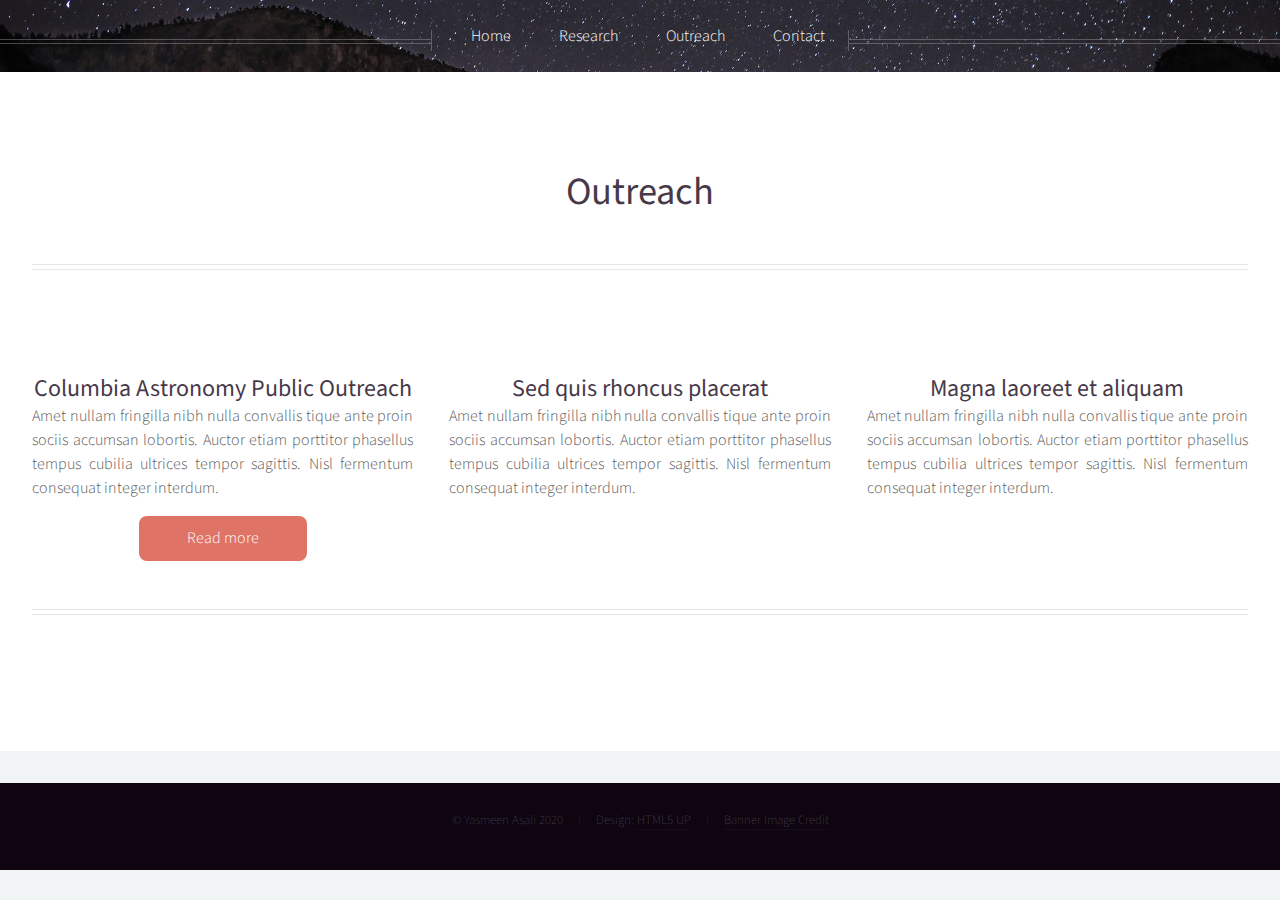
==== outreach.html @ ec9796c2 "adding image, fixing button" ====
<!DOCTYPE HTML>
<!--
	Helios by HTML5 UP
	html5up.net | @ajlkn
	Free for personal and commercial use under the CCA 3.0 license (html5up.net/license)
-->
<html>
	<head>
		<title>Outreach - Yasmeen Asali</title>
		<meta charset="utf-8" />
		<meta name="viewport" content="width=device-width, initial-scale=1, user-scalable=no" />
		<link rel="stylesheet" href="assets/css/main.css" />
		<noscript><link rel="stylesheet" href="assets/css/noscript.css" /></noscript>
	</head>
	<body class="no-sidebar is-preload">
		<div id="page-wrapper">

			<!-- Header -->
				<div id="header">

					<!-- Nav -->
						<nav id="nav">
							<ul>
								<li><a href="index.html">Home</a></li>
								<li><a href="research.html">Research</a></li>
								<li><a href="outreach.html">Outreach</a></li>
								<li><a href="contact.html">Contact</a></li>
							</ul>
						</nav>

				</div>

			<!-- Main -->
				<div class="wrapper style1">

					<div class="container">
						<article id="main" class="special">
							<header>
								<h2>Outreach</h2>
							</header>
						</article>
						<hr />
						<div class="row">
							<article class="col-4 col-12-mobile special">
								<a href="#" class="image featured"><img src="images/astrologo.png" alt="" /></a>
								<header>
									<h3>Columbia Astronomy Public Outreach</h3>
								</header>
								<p>
									Amet nullam fringilla nibh nulla convallis tique ante proin sociis accumsan lobortis. Auctor etiam
									porttitor phasellus tempus cubilia ultrices tempor sagittis. Nisl fermentum consequat integer interdum.
								</p>
								<center><a href="http://outreach.astro.columbia.edu/" class="button">Read more</a></center>
							</article>
							<article class="col-4 col-12-mobile special">
								<a href="#" class="image featured"><img src="images/bbh.jpg" alt="" /></a>
								<header>
									<h3><a href="#">Sed quis rhoncus placerat</a></h3>
								</header>
								<p>
									Amet nullam fringilla nibh nulla convallis tique ante proin sociis accumsan lobortis. Auctor etiam
									porttitor phasellus tempus cubilia ultrices tempor sagittis. Nisl fermentum consequat integer interdum.
								</p>
							</article>
							<article class="col-4 col-12-mobile special">
								<a href="#" class="image featured"><img src="images/bbh.jpg" alt="" /></a>
								<header>
									<h3><a href="#">Magna laoreet et aliquam</a></h3>
								</header>
								<p>
									Amet nullam fringilla nibh nulla convallis tique ante proin sociis accumsan lobortis. Auctor etiam
									porttitor phasellus tempus cubilia ultrices tempor sagittis. Nisl fermentum consequat integer interdum.
								</p>
							</article>
						</div>
						<hr />
					</div>

				</div>

			<!-- Footer -->
				<div id="footer">
                                    <!-- Copyright -->
                                    <div class="copyright">
                                           <ul class="menu">
                                                   <li>&copy; Yasmeen Asali 2020</li><li>Design: <a href="http://html5up.net">HTML5 UP</a></li><li><a href="https://www.flickr.com/photos/parksjd/12095779186">Banner Image Credit</a></li> 
                                           </ul>
                                    </div>

				</div>

		</div>

		<!-- Scripts -->
			<script src="assets/js/jquery.min.js"></script>
			<script src="assets/js/jquery.dropotron.min.js"></script>
			<script src="assets/js/jquery.scrolly.min.js"></script>
			<script src="assets/js/jquery.scrollex.min.js"></script>
			<script src="assets/js/browser.min.js"></script>
			<script src="assets/js/breakpoints.min.js"></script>
			<script src="assets/js/util.js"></script>
			<script src="assets/js/main.js"></script>

	</body>
</html>
---- assets/css/main.css ----
@import url("https://fonts.googleapis.com/css?family=Source+Sans+Pro:300,300italic,400,400italic,600");
@import url("fontawesome-all.min.css");

/*
	Helios by HTML5 UP
	html5up.net | @ajlkn
	Free for personal and commercial use under the CCA 3.0 license (html5up.net/license)
*/

html, body, div, span, applet, object,
iframe, h1, h2, h3, h4, h5, h6, p, blockquote,
pre, a, abbr, acronym, address, big, cite,
code, del, dfn, em, img, ins, kbd, q, s, samp,
small, strike, strong, sub, sup, tt, var, b,
u, i, center, dl, dt, dd, ol, ul, li, fieldset,
form, label, legend, table, caption, tbody,
tfoot, thead, tr, th, td, article, aside,
canvas, details, embed, figure, figcaption,
footer, header, hgroup, menu, nav, output, ruby,
section, summary, time, mark, audio, video {
	margin: 0;
	padding: 0;
	border: 0;
	font-size: 100%;
	font: inherit;
	vertical-align: baseline;}

article, aside, details, figcaption, figure,
footer, header, hgroup, menu, nav, section {
	display: block;}

body {
	line-height: 1;
}

ol, ul {
	list-style: none;
}

blockquote, q {
	quotes: none;
}

	blockquote:before, blockquote:after, q:before, q:after {
		content: '';
		content: none;
	}

table {
	border-collapse: collapse;
	border-spacing: 0;
}

body {
	-webkit-text-size-adjust: none;
}

mark {
	background-color: transparent;
	color: inherit;
}

input::-moz-focus-inner {
	border: 0;
	padding: 0;
}

input, select, textarea {
	-moz-appearance: none;
	-webkit-appearance: none;
	-ms-appearance: none;
	appearance: none;
}

/* Basic */

	html {
		box-sizing: border-box;
	}

	*, *:before, *:after {
		box-sizing: inherit;
	}

	body {
		background: #f0f4f4;
		color: #5b5b5b;
		font-size: 15pt;
		line-height: 1.85em;
		font-family: 'Source Sans Pro', sans-serif;
		font-weight: 300;
	}

		body.is-preload *, body.is-preload *:before, body.is-preload *:after {
			-moz-animation: none !important;
			-webkit-animation: none !important;
			-ms-animation: none !important;
			animation: none !important;
			-moz-transition: none !important;
			-webkit-transition: none !important;
			-ms-transition: none !important;
			transition: none !important;
		}

	input, textarea, select {
		font-size: 15pt;
		line-height: 1.85em;
		font-family: 'Source Sans Pro', sans-serif;
		font-weight: 300;
	}

	h1, h2, h3, h4, h5, h6 {
		font-weight: 400;
		color: #483949;
		line-height: 1.25em;
	}

	h1 a, h2 a, h3 a, h4 a, h5 a, h6 a {
		color: inherit;
		text-decoration: none;
		border-bottom-color: transparent;
	}

	h1 strong, h2 strong, h3 strong, h4 strong, h5 strong, h6 strong {
		font-weight: 600;
	}

	h2 {
		font-size: 2.40em;
	}

	h3 {
		font-size: 1.5em;
	}

	h4 {
		font-size: 1.25em;
		margin: 0 0 0.25em 0;
	}

	strong, b {
		font-weight: 400;
		color: #483949;
	}

	em, i {
		font-style: italic;
	}

	a {
		color: inherit;
		border-bottom: solid 1px rgba(128, 128, 128, 0.15);
		text-decoration: none;
		-moz-transition: background-color 0.35s ease-in-out, color 0.35s ease-in-out, border-bottom-color 0.35s ease-in-out;
		-webkit-transition: background-color 0.35s ease-in-out, color 0.35s ease-in-out, border-bottom-color 0.35s ease-in-out;
		-ms-transition: background-color 0.35s ease-in-out, color 0.35s ease-in-out, border-bottom-color 0.35s ease-in-out;
		transition: background-color 0.35s ease-in-out, color 0.35s ease-in-out, border-bottom-color 0.35s ease-in-out;
	}

		a:hover {
			color: #46386A;
			border-bottom-color: transparent;
		}

	sub {
		position: relative;
		top: 0.5em;
		font-size: 0.8em;
	}

	sup {
		position: relative;
		top: -0.5em;
		font-size: 0.8em;
	}

	blockquote {
		border-left: solid 0.5em #ddd;
		padding: 1em 0 1em 2em;
		font-style: italic;
	}

	p, ul, ol, dl, table {
		margin-bottom: 1em;
	}

	p {
		text-align: justify;
	}

	br.clear {
		clear: both;
	}

	hr {
		position: relative;
		display: block;
		border: 0;
		top: 2.5em;
		margin-bottom: 5em;
		height: 6px;
		border-top: solid 1px rgba(128, 128, 128, 0.2);
		border-bottom: solid 1px rgba(128, 128, 128, 0.2);
	}

		hr:before, hr:after {
			content: '';
			position: absolute;
			top: -8px;
			display: block;
			width: 1px;
			height: 21px;
			background: rgba(128, 128, 128, 0.2);
		}

		hr:before {
			left: -1px;
		}

		hr:after {
			right: -1px;
		}

	.timestamp {
		color: rgba(128, 128, 128, 0.75);
		font-size: 0.8em;
	}

/* Container */

	.container {
		margin: 0 auto;
		max-width: 100%;
		width: 1400px;
	}

		@media screen and (max-width: 1680px) {

			.container {
				width: 1200px;
			}

		}

		@media screen and (max-width: 1280px) {

			.container {
				width: 100%;
			}

		}

		@media screen and (max-width: 960px) {

			.container {
				width: 100%;
			}

		}

		@media screen and (max-width: 840px) {

			.container {
				width: 100%;
			}

		}

		@media screen and (max-width: 736px) {

			.container {
				width: 100%;
			}

		}

/* Row */

	.row {
		display: flex;
		flex-wrap: wrap;
		box-sizing: border-box;
		align-items: stretch;
	}

		.row > * {
			box-sizing: border-box;
		}

		.row.gtr-uniform > * > :last-child {
			margin-bottom: 0;
		}

		.row.aln-left {
			justify-content: flex-start;
		}

		.row.aln-center {
			justify-content: center;
		}

		.row.aln-right {
			justify-content: flex-end;
		}

		.row.aln-top {
			align-items: flex-start;
		}

		.row.aln-middle {
			align-items: center;
		}

		.row.aln-bottom {
			align-items: flex-end;
		}

		.row > .imp {
			order: -1;
		}

		.row > .col-1 {
			width: 8.33333%;
		}

		.row > .off-1 {
			margin-left: 8.33333%;
		}

		.row > .col-2 {
			width: 16.66667%;
		}

		.row > .off-2 {
			margin-left: 16.66667%;
		}

		.row > .col-3 {
			width: 25%;
		}

		.row > .off-3 {
			margin-left: 25%;
		}

		.row > .col-4 {
			width: 33.33333%;
		}

		.row > .off-4 {
			margin-left: 33.33333%;
		}

		.row > .col-5 {
			width: 41.66667%;
		}

		.row > .off-5 {
			margin-left: 41.66667%;
		}

		.row > .col-6 {
			width: 50%;
		}

		.row > .off-6 {
			margin-left: 50%;
		}

		.row > .col-7 {
			width: 58.33333%;
		}

		.row > .off-7 {
			margin-left: 58.33333%;
		}

		.row > .col-8 {
			width: 66.66667%;
		}

		.row > .off-8 {
			margin-left: 66.66667%;
		}

		.row > .col-9 {
			width: 75%;
		}

		.row > .off-9 {
			margin-left: 75%;
		}

		.row > .col-10 {
			width: 83.33333%;
		}

		.row > .off-10 {
			margin-left: 83.33333%;
		}

		.row > .col-11 {
			width: 91.66667%;
		}

		.row > .off-11 {
			margin-left: 91.66667%;
		}

		.row > .col-12 {
			width: 100%;
		}

		.row > .off-12 {
			margin-left: 100%;
		}

		.row.gtr-0 {
			margin-top: 0px;
			margin-left: 0px;
		}

			.row.gtr-0 > * {
				padding: 0px 0 0 0px;
			}

			.row.gtr-0.gtr-uniform {
				margin-top: 0px;
			}

				.row.gtr-0.gtr-uniform > * {
					padding-top: 0px;
				}

		.row.gtr-25 {
			margin-top: -10px;
			margin-left: -10px;
		}

			.row.gtr-25 > * {
				padding: 10px 0 0 10px;
			}

			.row.gtr-25.gtr-uniform {
				margin-top: -10px;
			}

				.row.gtr-25.gtr-uniform > * {
					padding-top: 10px;
				}

		.row.gtr-50 {
			margin-top: -20px;
			margin-left: -20px;
		}

			.row.gtr-50 > * {
				padding: 20px 0 0 20px;
			}

			.row.gtr-50.gtr-uniform {
				margin-top: -20px;
			}

				.row.gtr-50.gtr-uniform > * {
					padding-top: 20px;
				}

		.row {
			margin-top: -40px;
			margin-left: -40px;
		}

			.row > * {
				padding: 40px 0 0 40px;
			}

			.row.gtr-uniform {
				margin-top: -40px;
			}

				.row.gtr-uniform > * {
					padding-top: 40px;
				}

		.row.gtr-150 {
			margin-top: -60px;
			margin-left: -60px;
		}

			.row.gtr-150 > * {
				padding: 60px 0 0 60px;
			}

			.row.gtr-150.gtr-uniform {
				margin-top: -60px;
			}

				.row.gtr-150.gtr-uniform > * {
					padding-top: 60px;
				}

		.row.gtr-200 {
			margin-top: -80px;
			margin-left: -80px;
		}

			.row.gtr-200 > * {
				padding: 80px 0 0 80px;
			}

			.row.gtr-200.gtr-uniform {
				margin-top: -80px;
			}

				.row.gtr-200.gtr-uniform > * {
					padding-top: 80px;
				}

		@media screen and (max-width: 1680px) {

			.row {
				display: flex;
				flex-wrap: wrap;
				box-sizing: border-box;
				align-items: stretch;
			}

				.row > * {
					box-sizing: border-box;
				}

				.row.gtr-uniform > * > :last-child {
					margin-bottom: 0;
				}

				.row.aln-left {
					justify-content: flex-start;
				}

				.row.aln-center {
					justify-content: center;
				}

				.row.aln-right {
					justify-content: flex-end;
				}

				.row.aln-top {
					align-items: flex-start;
				}

				.row.aln-middle {
					align-items: center;
				}

				.row.aln-bottom {
					align-items: flex-end;
				}

				.row > .imp-wide {
					order: -1;
				}

				.row > .col-1-wide {
					width: 8.33333%;
				}

				.row > .off-1-wide {
					margin-left: 8.33333%;
				}

				.row > .col-2-wide {
					width: 16.66667%;
				}

				.row > .off-2-wide {
					margin-left: 16.66667%;
				}

				.row > .col-3-wide {
					width: 25%;
				}

				.row > .off-3-wide {
					margin-left: 25%;
				}

				.row > .col-4-wide {
					width: 33.33333%;
				}

				.row > .off-4-wide {
					margin-left: 33.33333%;
				}

				.row > .col-5-wide {
					width: 41.66667%;
				}

				.row > .off-5-wide {
					margin-left: 41.66667%;
				}

				.row > .col-6-wide {
					width: 50%;
				}

				.row > .off-6-wide {
					margin-left: 50%;
				}

				.row > .col-7-wide {
					width: 58.33333%;
				}

				.row > .off-7-wide {
					margin-left: 58.33333%;
				}

				.row > .col-8-wide {
					width: 66.66667%;
				}

				.row > .off-8-wide {
					margin-left: 66.66667%;
				}

				.row > .col-9-wide {
					width: 75%;
				}

				.row > .off-9-wide {
					margin-left: 75%;
				}

				.row > .col-10-wide {
					width: 83.33333%;
				}

				.row > .off-10-wide {
					margin-left: 83.33333%;
				}

				.row > .col-11-wide {
					width: 91.66667%;
				}

				.row > .off-11-wide {
					margin-left: 91.66667%;
				}

				.row > .col-12-wide {
					width: 100%;
				}

				.row > .off-12-wide {
					margin-left: 100%;
				}

				.row.gtr-0 {
					margin-top: 0px;
					margin-left: 0px;
				}

					.row.gtr-0 > * {
						padding: 0px 0 0 0px;
					}

					.row.gtr-0.gtr-uniform {
						margin-top: 0px;
					}

						.row.gtr-0.gtr-uniform > * {
							padding-top: 0px;
						}

				.row.gtr-25 {
					margin-top: -10px;
					margin-left: -10px;
				}

					.row.gtr-25 > * {
						padding: 10px 0 0 10px;
					}

					.row.gtr-25.gtr-uniform {
						margin-top: -10px;
					}

						.row.gtr-25.gtr-uniform > * {
							padding-top: 10px;
						}

				.row.gtr-50 {
					margin-top: -20px;
					margin-left: -20px;
				}

					.row.gtr-50 > * {
						padding: 20px 0 0 20px;
					}

					.row.gtr-50.gtr-uniform {
						margin-top: -20px;
					}

						.row.gtr-50.gtr-uniform > * {
							padding-top: 20px;
						}

				.row {
					margin-top: -40px;
					margin-left: -40px;
				}

					.row > * {
						padding: 40px 0 0 40px;
					}

					.row.gtr-uniform {
						margin-top: -40px;
					}

						.row.gtr-uniform > * {
							padding-top: 40px;
						}

				.row.gtr-150 {
					margin-top: -60px;
					margin-left: -60px;
				}

					.row.gtr-150 > * {
						padding: 60px 0 0 60px;
					}

					.row.gtr-150.gtr-uniform {
						margin-top: -60px;
					}

						.row.gtr-150.gtr-uniform > * {
							padding-top: 60px;
						}

				.row.gtr-200 {
					margin-top: -80px;
					margin-left: -80px;
				}

					.row.gtr-200 > * {
						padding: 80px 0 0 80px;
					}

					.row.gtr-200.gtr-uniform {
						margin-top: -80px;
					}

						.row.gtr-200.gtr-uniform > * {
							padding-top: 80px;
						}

		}

		@media screen and (max-width: 1280px) {

			.row {
				display: flex;
				flex-wrap: wrap;
				box-sizing: border-box;
				align-items: stretch;
			}

				.row > * {
					box-sizing: border-box;
				}

				.row.gtr-uniform > * > :last-child {
					margin-bottom: 0;
				}

				.row.aln-left {
					justify-content: flex-start;
				}

				.row.aln-center {
					justify-content: center;
				}

				.row.aln-right {
					justify-content: flex-end;
				}

				.row.aln-top {
					align-items: flex-start;
				}

				.row.aln-middle {
					align-items: center;
				}

				.row.aln-bottom {
					align-items: flex-end;
				}

				.row > .imp-normal {
					order: -1;
				}

				.row > .col-1-normal {
					width: 8.33333%;
				}

				.row > .off-1-normal {
					margin-left: 8.33333%;
				}

				.row > .col-2-normal {
					width: 16.66667%;
				}

				.row > .off-2-normal {
					margin-left: 16.66667%;
				}

				.row > .col-3-normal {
					width: 25%;
				}

				.row > .off-3-normal {
					margin-left: 25%;
				}

				.row > .col-4-normal {
					width: 33.33333%;
				}

				.row > .off-4-normal {
					margin-left: 33.33333%;
				}

				.row > .col-5-normal {
					width: 41.66667%;
				}

				.row > .off-5-normal {
					margin-left: 41.66667%;
				}

				.row > .col-6-normal {
					width: 50%;
				}

				.row > .off-6-normal {
					margin-left: 50%;
				}

				.row > .col-7-normal {
					width: 58.33333%;
				}

				.row > .off-7-normal {
					margin-left: 58.33333%;
				}

				.row > .col-8-normal {
					width: 66.66667%;
				}

				.row > .off-8-normal {
					margin-left: 66.66667%;
				}

				.row > .col-9-normal {
					width: 75%;
				}

				.row > .off-9-normal {
					margin-left: 75%;
				}

				.row > .col-10-normal {
					width: 83.33333%;
				}

				.row > .off-10-normal {
					margin-left: 83.33333%;
				}

				.row > .col-11-normal {
					width: 91.66667%;
				}

				.row > .off-11-normal {
					margin-left: 91.66667%;
				}

				.row > .col-12-normal {
					width: 100%;
				}

				.row > .off-12-normal {
					margin-left: 100%;
				}

				.row.gtr-0 {
					margin-top: 0px;
					margin-left: 0px;
				}

					.row.gtr-0 > * {
						padding: 0px 0 0 0px;
					}

					.row.gtr-0.gtr-uniform {
						margin-top: 0px;
					}

						.row.gtr-0.gtr-uniform > * {
							padding-top: 0px;
						}

				.row.gtr-25 {
					margin-top: -9px;
					margin-left: -9px;
				}

					.row.gtr-25 > * {
						padding: 9px 0 0 9px;
					}

					.row.gtr-25.gtr-uniform {
						margin-top: -9px;
					}

						.row.gtr-25.gtr-uniform > * {
							padding-top: 9px;
						}

				.row.gtr-50 {
					margin-top: -18px;
					margin-left: -18px;
				}

					.row.gtr-50 > * {
						padding: 18px 0 0 18px;
					}

					.row.gtr-50.gtr-uniform {
						margin-top: -18px;
					}

						.row.gtr-50.gtr-uniform > * {
							padding-top: 18px;
						}

				.row {
					margin-top: -36px;
					margin-left: -36px;
				}

					.row > * {
						padding: 36px 0 0 36px;
					}

					.row.gtr-uniform {
						margin-top: -36px;
					}

						.row.gtr-uniform > * {
							padding-top: 36px;
						}

				.row.gtr-150 {
					margin-top: -54px;
					margin-left: -54px;
				}

					.row.gtr-150 > * {
						padding: 54px 0 0 54px;
					}

					.row.gtr-150.gtr-uniform {
						margin-top: -54px;
					}

						.row.gtr-150.gtr-uniform > * {
							padding-top: 54px;
						}

				.row.gtr-200 {
					margin-top: -72px;
					margin-left: -72px;
				}

					.row.gtr-200 > * {
						padding: 72px 0 0 72px;
					}

					.row.gtr-200.gtr-uniform {
						margin-top: -72px;
					}

						.row.gtr-200.gtr-uniform > * {
							padding-top: 72px;
						}

		}

		@media screen and (max-width: 960px) {

			.row {
				display: flex;
				flex-wrap: wrap;
				box-sizing: border-box;
				align-items: stretch;
			}

				.row > * {
					box-sizing: border-box;
				}

				.row.gtr-uniform > * > :last-child {
					margin-bottom: 0;
				}

				.row.aln-left {
					justify-content: flex-start;
				}

				.row.aln-center {
					justify-content: center;
				}

				.row.aln-right {
					justify-content: flex-end;
				}

				.row.aln-top {
					align-items: flex-start;
				}

				.row.aln-middle {
					align-items: center;
				}

				.row.aln-bottom {
					align-items: flex-end;
				}

				.row > .imp-narrow {
					order: -1;
				}

				.row > .col-1-narrow {
					width: 8.33333%;
				}

				.row > .off-1-narrow {
					margin-left: 8.33333%;
				}

				.row > .col-2-narrow {
					width: 16.66667%;
				}

				.row > .off-2-narrow {
					margin-left: 16.66667%;
				}

				.row > .col-3-narrow {
					width: 25%;
				}

				.row > .off-3-narrow {
					margin-left: 25%;
				}

				.row > .col-4-narrow {
					width: 33.33333%;
				}

				.row > .off-4-narrow {
					margin-left: 33.33333%;
				}

				.row > .col-5-narrow {
					width: 41.66667%;
				}

				.row > .off-5-narrow {
					margin-left: 41.66667%;
				}

				.row > .col-6-narrow {
					width: 50%;
				}

				.row > .off-6-narrow {
					margin-left: 50%;
				}

				.row > .col-7-narrow {
					width: 58.33333%;
				}

				.row > .off-7-narrow {
					margin-left: 58.33333%;
				}

				.row > .col-8-narrow {
					width: 66.66667%;
				}

				.row > .off-8-narrow {
					margin-left: 66.66667%;
				}

				.row > .col-9-narrow {
					width: 75%;
				}

				.row > .off-9-narrow {
					margin-left: 75%;
				}

				.row > .col-10-narrow {
					width: 83.33333%;
				}

				.row > .off-10-narrow {
					margin-left: 83.33333%;
				}

				.row > .col-11-narrow {
					width: 91.66667%;
				}

				.row > .off-11-narrow {
					margin-left: 91.66667%;
				}

				.row > .col-12-narrow {
					width: 100%;
				}

				.row > .off-12-narrow {
					margin-left: 100%;
				}

				.row.gtr-0 {
					margin-top: 0px;
					margin-left: 0px;
				}

					.row.gtr-0 > * {
						padding: 0px 0 0 0px;
					}

					.row.gtr-0.gtr-uniform {
						margin-top: 0px;
					}

						.row.gtr-0.gtr-uniform > * {
							padding-top: 0px;
						}

				.row.gtr-25 {
					margin-top: -8px;
					margin-left: -8px;
				}

					.row.gtr-25 > * {
						padding: 8px 0 0 8px;
					}

					.row.gtr-25.gtr-uniform {
						margin-top: -8px;
					}

						.row.gtr-25.gtr-uniform > * {
							padding-top: 8px;
						}

				.row.gtr-50 {
					margin-top: -16px;
					margin-left: -16px;
				}

					.row.gtr-50 > * {
						padding: 16px 0 0 16px;
					}

					.row.gtr-50.gtr-uniform {
						margin-top: -16px;
					}

						.row.gtr-50.gtr-uniform > * {
							padding-top: 16px;
						}

				.row {
					margin-top: -32px;
					margin-left: -32px;
				}

					.row > * {
						padding: 32px 0 0 32px;
					}

					.row.gtr-uniform {
						margin-top: -32px;
					}

						.row.gtr-uniform > * {
							padding-top: 32px;
						}

				.row.gtr-150 {
					margin-top: -48px;
					margin-left: -48px;
				}

					.row.gtr-150 > * {
						padding: 48px 0 0 48px;
					}

					.row.gtr-150.gtr-uniform {
						margin-top: -48px;
					}

						.row.gtr-150.gtr-uniform > * {
							padding-top: 48px;
						}

				.row.gtr-200 {
					margin-top: -64px;
					margin-left: -64px;
				}

					.row.gtr-200 > * {
						padding: 64px 0 0 64px;
					}

					.row.gtr-200.gtr-uniform {
						margin-top: -64px;
					}

						.row.gtr-200.gtr-uniform > * {
							padding-top: 64px;
						}

		}

		@media screen and (max-width: 840px) {

			.row {
				display: flex;
				flex-wrap: wrap;
				box-sizing: border-box;
				align-items: stretch;
			}

				.row > * {
					box-sizing: border-box;
				}

				.row.gtr-uniform > * > :last-child {
					margin-bottom: 0;
				}

				.row.aln-left {
					justify-content: flex-start;
				}

				.row.aln-center {
					justify-content: center;
				}

				.row.aln-right {
					justify-content: flex-end;
				}

				.row.aln-top {
					align-items: flex-start;
				}

				.row.aln-middle {
					align-items: center;
				}

				.row.aln-bottom {
					align-items: flex-end;
				}

				.row > .imp-narrower {
					order: -1;
				}

				.row > .col-1-narrower {
					width: 8.33333%;
				}

				.row > .off-1-narrower {
					margin-left: 8.33333%;
				}

				.row > .col-2-narrower {
					width: 16.66667%;
				}

				.row > .off-2-narrower {
					margin-left: 16.66667%;
				}

				.row > .col-3-narrower {
					width: 25%;
				}

				.row > .off-3-narrower {
					margin-left: 25%;
				}

				.row > .col-4-narrower {
					width: 33.33333%;
				}

				.row > .off-4-narrower {
					margin-left: 33.33333%;
				}

				.row > .col-5-narrower {
					width: 41.66667%;
				}

				.row > .off-5-narrower {
					margin-left: 41.66667%;
				}

				.row > .col-6-narrower {
					width: 50%;
				}

				.row > .off-6-narrower {
					margin-left: 50%;
				}

				.row > .col-7-narrower {
					width: 58.33333%;
				}

				.row > .off-7-narrower {
					margin-left: 58.33333%;
				}

				.row > .col-8-narrower {
					width: 66.66667%;
				}

				.row > .off-8-narrower {
					margin-left: 66.66667%;
				}

				.row > .col-9-narrower {
					width: 75%;
				}

				.row > .off-9-narrower {
					margin-left: 75%;
				}

				.row > .col-10-narrower {
					width: 83.33333%;
				}

				.row > .off-10-narrower {
					margin-left: 83.33333%;
				}

				.row > .col-11-narrower {
					width: 91.66667%;
				}

				.row > .off-11-narrower {
					margin-left: 91.66667%;
				}

				.row > .col-12-narrower {
					width: 100%;
				}

				.row > .off-12-narrower {
					margin-left: 100%;
				}

				.row.gtr-0 {
					margin-top: 0px;
					margin-left: 0px;
				}

					.row.gtr-0 > * {
						padding: 0px 0 0 0px;
					}

					.row.gtr-0.gtr-uniform {
						margin-top: 0px;
					}

						.row.gtr-0.gtr-uniform > * {
							padding-top: 0px;
						}

				.row.gtr-25 {
					margin-top: -8px;
					margin-left: -8px;
				}

					.row.gtr-25 > * {
						padding: 8px 0 0 8px;
					}

					.row.gtr-25.gtr-uniform {
						margin-top: -8px;
					}

						.row.gtr-25.gtr-uniform > * {
							padding-top: 8px;
						}

				.row.gtr-50 {
					margin-top: -16px;
					margin-left: -16px;
				}

					.row.gtr-50 > * {
						padding: 16px 0 0 16px;
					}

					.row.gtr-50.gtr-uniform {
						margin-top: -16px;
					}

						.row.gtr-50.gtr-uniform > * {
							padding-top: 16px;
						}

				.row {
					margin-top: -32px;
					margin-left: -32px;
				}

					.row > * {
						padding: 32px 0 0 32px;
					}

					.row.gtr-uniform {
						margin-top: -32px;
					}

						.row.gtr-uniform > * {
							padding-top: 32px;
						}

				.row.gtr-150 {
					margin-top: -48px;
					margin-left: -48px;
				}

					.row.gtr-150 > * {
						padding: 48px 0 0 48px;
					}

					.row.gtr-150.gtr-uniform {
						margin-top: -48px;
					}

						.row.gtr-150.gtr-uniform > * {
							padding-top: 48px;
						}

				.row.gtr-200 {
					margin-top: -64px;
					margin-left: -64px;
				}

					.row.gtr-200 > * {
						padding: 64px 0 0 64px;
					}

					.row.gtr-200.gtr-uniform {
						margin-top: -64px;
					}

						.row.gtr-200.gtr-uniform > * {
							padding-top: 64px;
						}

		}

		@media screen and (max-width: 736px) {

			.row {
				display: flex;
				flex-wrap: wrap;
				box-sizing: border-box;
				align-items: stretch;
			}

				.row > * {
					box-sizing: border-box;
				}

				.row.gtr-uniform > * > :last-child {
					margin-bottom: 0;
				}

				.row.aln-left {
					justify-content: flex-start;
				}

				.row.aln-center {
					justify-content: center;
				}

				.row.aln-right {
					justify-content: flex-end;
				}

				.row.aln-top {
					align-items: flex-start;
				}

				.row.aln-middle {
					align-items: center;
				}

				.row.aln-bottom {
					align-items: flex-end;
				}

				.row > .imp-mobile {
					order: -1;
				}

				.row > .col-1-mobile {
					width: 8.33333%;
				}

				.row > .off-1-mobile {
					margin-left: 8.33333%;
				}

				.row > .col-2-mobile {
					width: 16.66667%;
				}

				.row > .off-2-mobile {
					margin-left: 16.66667%;
				}

				.row > .col-3-mobile {
					width: 25%;
				}

				.row > .off-3-mobile {
					margin-left: 25%;
				}

				.row > .col-4-mobile {
					width: 33.33333%;
				}

				.row > .off-4-mobile {
					margin-left: 33.33333%;
				}

				.row > .col-5-mobile {
					width: 41.66667%;
				}

				.row > .off-5-mobile {
					margin-left: 41.66667%;
				}

				.row > .col-6-mobile {
					width: 50%;
				}

				.row > .off-6-mobile {
					margin-left: 50%;
				}

				.row > .col-7-mobile {
					width: 58.33333%;
				}

				.row > .off-7-mobile {
					margin-left: 58.33333%;
				}

				.row > .col-8-mobile {
					width: 66.66667%;
				}

				.row > .off-8-mobile {
					margin-left: 66.66667%;
				}

				.row > .col-9-mobile {
					width: 75%;
				}

				.row > .off-9-mobile {
					margin-left: 75%;
				}

				.row > .col-10-mobile {
					width: 83.33333%;
				}

				.row > .off-10-mobile {
					margin-left: 83.33333%;
				}

				.row > .col-11-mobile {
					width: 91.66667%;
				}

				.row > .off-11-mobile {
					margin-left: 91.66667%;
				}

				.row > .col-12-mobile {
					width: 100%;
				}

				.row > .off-12-mobile {
					margin-left: 100%;
				}

				.row.gtr-0 {
					margin-top: 0px;
					margin-left: 0px;
				}

					.row.gtr-0 > * {
						padding: 0px 0 0 0px;
					}

					.row.gtr-0.gtr-uniform {
						margin-top: 0px;
					}

						.row.gtr-0.gtr-uniform > * {
							padding-top: 0px;
						}

				.row.gtr-25 {
					margin-top: -5px;
					margin-left: -5px;
				}

					.row.gtr-25 > * {
						padding: 5px 0 0 5px;
					}

					.row.gtr-25.gtr-uniform {
						margin-top: -5px;
					}

						.row.gtr-25.gtr-uniform > * {
							padding-top: 5px;
						}

				.row.gtr-50 {
					margin-top: -10px;
					margin-left: -10px;
				}

					.row.gtr-50 > * {
						padding: 10px 0 0 10px;
					}

					.row.gtr-50.gtr-uniform {
						margin-top: -10px;
					}

						.row.gtr-50.gtr-uniform > * {
							padding-top: 10px;
						}

				.row {
					margin-top: -20px;
					margin-left: -20px;
				}

					.row > * {
						padding: 20px 0 0 20px;
					}

					.row.gtr-uniform {
						margin-top: -20px;
					}

						.row.gtr-uniform > * {
							padding-top: 20px;
						}

				.row.gtr-150 {
					margin-top: -30px;
					margin-left: -30px;
				}

					.row.gtr-150 > * {
						padding: 30px 0 0 30px;
					}

					.row.gtr-150.gtr-uniform {
						margin-top: -30px;
					}

						.row.gtr-150.gtr-uniform > * {
							padding-top: 30px;
						}

				.row.gtr-200 {
					margin-top: -40px;
					margin-left: -40px;
				}

					.row.gtr-200 > * {
						padding: 40px 0 0 40px;
					}

					.row.gtr-200.gtr-uniform {
						margin-top: -40px;
					}

						.row.gtr-200.gtr-uniform > * {
							padding-top: 40px;
						}

		}

/* Sections/Article */

	section, article {
		margin-bottom: 2em;
	}

		section > :last-child, section:last-child, article > :last-child, article:last-child {
			margin-bottom: 0;
		}

		section.special > header, section.special > footer, article.special > header, article.special > footer {
			text-align: center;
		}

	.row > section, .row > article {
		margin-bottom: 0;
	}

	header {
		margin: 0 0 0 0;
	}

		header > p {
			display: block;
			font-size: 1.255em;
			margin: 1em 0 1em 0;
			line-height: 1.5em;
			text-align: inherit;
		}

	footer {
		margin: 2.5em 0 0 0;
	}

/* Image */

	.image {
		position: relative;
		display: inline-block;
		border: 0;
		outline: 0;
	}

		.image img { /*testing*/
			display: block;
			width: 100%;
		}

		.image.fit {
			display: block;
			width: 100%;
		}

		.image.featured {
			display: block;
			width: 100%;
			margin: 0 0 4em 0;
		}

		.image.left {
			float: left;
			width: 30%;
			margin: 0 2em 1em 0;
		}

		.image.centered {
			display: block;
			margin: 0 0 2em 0;
		}

			.image.centered img {
				margin: 0 auto;
				width: auto;
			}

/* List */

	ul {
		list-style: disc;
		padding-left: 1em;
	}

		ul li {
			padding-left: 0.5em;
		}

	ol {
		list-style: decimal;
		padding-left: 1.25em;
	}

		ol li {
			padding-left: 0.25em;
		}

/* Actions */

	ul.actions {
		margin: 3em 0 0 0;
		list-style: none;
		padding-left: 0;
	}

		form ul.actions {
			margin-top: 0;
		}

		ul.actions li {
			display: inline-block;
			margin: 0 0.75em 0 0.75em;
			padding-left: 0;
		}

			ul.actions li:first-child {
				margin-left: 0;
			}

			ul.actions li:last-child {
				margin-right: 0;
			}

/* Divided */

	ul.divided {
		list-style: none;
		padding-left: 0;
	}

		ul.divided li {
			border-top: solid 1px rgba(128, 128, 128, 0.2);
			padding-top: 1.5em;
			margin-top: 1.5em;
			padding-left: 0;
		}

			ul.divided li:first-child {
				border-top: 0;
				padding-top: 0;
				margin-top: 0;
			}

/* Menu */

	ul.menu {
		height: 0.8em;
		line-height: 0.8em;
		list-style: none;
		padding-left: 0;
	}

		ul.menu li {
			display: inline-block;
			border-left: solid 1px rgba(128, 128, 128, 0.2);
			padding-left: 1.25em;
			margin-left: 1.25em;
                        opacity: 0.5;
		}

			ul.menu li:first-child {
				border-left: 0;
				padding-left: 0;
				margin-left: 0;
			}

/* Icons */

	ul.icons {
		position: relative;
		background: rgba(128, 128, 128, 0.05);
		border-radius: 4em;
		display: inline-block;
		padding: 0.35em 0.75em 0.35em 0.75em;
		font-size: 1.25em;
		cursor: default;
		list-style: none;
	}

		ul.icons li {
			display: inline-block;
			padding-left: 0;
		}

			ul.icons li a {
				display: inline-block;
				background: none;
				width: 2.5em;
				height: 2.5em;
				line-height: 2.5em;
				text-align: center;
				border-radius: 100%;
				border: 0;
				color: inherit;
			}

				ul.icons li a:hover {
					color: #46386A;
				}

/* Form */

	form label {
		display: block;
		font-weight: 400;
		color: #483949;
		margin: 0 0 1em 0;
	}

	form input[type="text"],
	form input[type="email"],
	form input[type="password"],
	form select,
	form textarea {
		-webkit-appearance: none;
		display: block;
		border: 0;
		background: #fafafa;
		width: 100%;
		border-radius: 0.5em;
		border: solid 1px #E5E5E5;
		padding: 1em;
		-moz-transition: background-color 0.35s ease-in-out, border-color 0.35s ease-in-out;
		-webkit-transition: background-color 0.35s ease-in-out, border-color 0.35s ease-in-out;
		-ms-transition: background-color 0.35s ease-in-out, border-color 0.35s ease-in-out;
		transition: background-color 0.35s ease-in-out, border-color 0.35s ease-in-out;
	}

		form input[type="text"]:focus,
		form input[type="email"]:focus,
		form input[type="password"]:focus,
		form select:focus,
		form textarea:focus {
			background: #fff;
			border-color: #df7366;
		}

	form input[type="text"],
	form input[type="email"],
	form input[type="password"],
	form select {
		line-height: 1em;
	}

	form textarea {
		min-height: 9em;
	}

	form ::-webkit-input-placeholder {
		color: #555 !important;
	}

	form :-moz-placeholder {
		color: #555 !important;
	}

	form ::-moz-placeholder {
		color: #555 !important;
	}

	form :-ms-input-placeholder {
		color: #555 !important;
	}

	form ::-moz-focus-inner {
		border: 0;
	}

/* Table */

	table {
		width: 100%;
	}

		table.default {
			width: 100%;
		}

			table.default tbody tr {
				border-top: solid 1px #e5e5e5;
			}

				table.default tbody tr:first-child {
					border-top: 0;
				}

				table.default tbody tr:nth-child(2n+1) {
					background: #fafafa;
				}

			table.default td {
				padding: 0.5em 1em 0.5em 1em;
			}

			table.default th {
				text-align: left;
				font-weight: 400;
				padding: 0.5em 1em 0.5em 1em;
			}

			table.default thead {
				border-bottom: solid 2px #e5e5e5;
			}

			table.default tfoot {
				border-top: solid 2px #e5e5e5;
			}

/* Button */

	input[type="button"],
	input[type="submit"],
	input[type="reset"],
	button,
	.button {
		position: relative;
		display: inline-block;
		background: #df7366;
		color: #fff;
		text-align: center;
		border-radius: 0.5em;
		text-decoration: none;
		padding: 0.65em 3em 0.65em 3em;
		border: 0;
		cursor: pointer;
		outline: 0;
		font-weight: 300;
		-moz-transition: background-color 0.35s ease-in-out, color 0.35s ease-in-out, border-bottom-color 0.35s ease-in-out;
		-webkit-transition: background-color 0.35s ease-in-out, color 0.35s ease-in-out, border-bottom-color 0.35s ease-in-out;
		-ms-transition: background-color 0.35s ease-in-out, color 0.35s ease-in-out, border-bottom-color 0.35s ease-in-out;
		transition: background-color 0.35s ease-in-out, color 0.35s ease-in-out, border-bottom-color 0.35s ease-in-out;
	}

		input[type="button"]:hover,
		input[type="submit"]:hover,
		input[type="reset"]:hover,
		button:hover,
		.button:hover {
			color: #fff;
			background: #ef8376;
		}

		input[type="button"].alt,
		input[type="submit"].alt,
		input[type="reset"].alt,
		button.alt,
		.button.alt {
			background: #2B252C;
		}

			input[type="button"].alt:hover,
			input[type="submit"].alt:hover,
			input[type="reset"].alt:hover,
			button.alt:hover,
			.button.alt:hover {
				background: #3B353C;
			}

/* Post */

	.post.stub {
		text-align: center;
	}

		.post.stub header {
			margin: 0;
		}

/* Icons */

	.icon {
		text-decoration: none;
		text-decoration: none;
	}

		.icon:before {
			-moz-osx-font-smoothing: grayscale;
			-webkit-font-smoothing: antialiased;
			display: inline-block;
			font-style: normal;
			font-variant: normal;
			text-rendering: auto;
			line-height: 1;
			text-transform: none !important;
			font-family: 'Font Awesome 5 Free';
			font-weight: 400;
		}

		.icon:before {
			line-height: inherit;
			font-size: 1.25em;
		}

		.icon > .label {
			display: none;
		}

		.icon.solid:before {
			font-weight: 900;
		}

		.icon.brands:before {
			font-family: 'Font Awesome 5 Brands';
		}

		.icon.circled {
			position: relative;
			display: inline-block;
			background: #2b252c;
			color: #fff;
			border-radius: 100%;
			width: 3em;
			height: 3em;
			line-height: 3em;
			text-align: center;
			font-size: 1.25em;
		}

			header .icon.circled {
				margin: 0 0 2em 0;
			}

/* Wrapper */

	.wrapper {
		background: #fff;
		margin: 0 0 2em 0;
		padding: 6em 0 6em 0;
	}

		.wrapper.style2 {
			padding-top: 0;
		}

/* Header */

	#header {
		position: relative;
		background-image: url("../../images/header.jpg");
		background-size: cover;
		background-position: center center;
		background-attachment: fixed;
		color: #fff;
		text-align: center;
		padding: 1em 0 2em 0; 
		cursor: default;
	}

		#header:before {
			content: '';
			display: inline-block;
			vertical-align: middle;
			height: 100%;
		}

		#header .inner {
			position: relative;
			z-index: 1;
			margin: 0;
			display: inline-block;
			vertical-align: middle;
		}

		#header header {
			display: inline-block;
		}

			#header header > p {
				font-size: 1.00em;
				margin: 0;
			}

		#header h1 {
			color: #fff;
			font-size: 3em;
			line-height: 1em;
		}

			#header h1 a {
				color: inherit;
			}

		#header .button {
			display: inline-block;
			border-radius: 100%;
			width: 4.5em;
			height: 4.5em;
			line-height: 4.5em;
			text-align: center;
			font-size: 1.25em;
			padding: 0;
		}

		#header hr {
			top: 1.5em;
			margin-bottom: 3em;
			border-bottom-color: rgba(192, 192, 192, 0.35);
			box-shadow: inset 0 1px 0 0 rgba(192, 192, 192, 0.35);
		}

			#header hr:before, #header hr:after {
				background: rgba(192, 192, 192, 0.35);
			}

		#header footer {
			margin: 1em 0 0 0;
		}

	body.homepage #header {
		height: 100vh;
		min-height: 40em;
	}

		body.homepage #header h1 {
			font-size: 4em;
		}

		body.homepage #header:after {
			content: '';
			/*background: #1C0920; /*blackcurrent*/
			background: #0E0511; /*blackcurrent darker*/
			display: block;
			position: absolute;
			left: 0;
			top: 0;
			width: 100%;
			height: 100%;
			opacity: 0;
			-moz-transition: opacity 2.5s ease-in-out;
			-webkit-transition: opacity 2.5s ease-in-out;
			-ms-transition: opacity 2.5s ease-in-out;
			transition: opacity 2.5s ease-in-out;
			-moz-transition-delay: 0.5s;
			-webkit-transition-delay: 0.5s;
			-ms-transition-delay: 0.5s;
			transition-delay: 0.5s;
		}

	body.homepage.is-preload #header:after {
		opacity: 1;
	}

/* Nav */

	#nav {
		position: absolute;
		top: 0;
		left: 0;
		width: 100%;
		text-align: center;
		padding: 1.5em 0 1.5em 0;
		z-index: 1;
		overflow: hidden;
	}

		#nav > ul {
			line-height: 0px;
			position: relative;
			display: inline-block;
			margin: 0;
			height: 21px;
			border-left: solid 1px rgba(192, 192, 192, 0.35);
			border-right: solid 1px rgba(192, 192, 192, 0.35);
		}

			#nav > ul:before, #nav > ul:after {
				content: '';
				display: block;
				width: 300%;
				position: absolute;
				top: 50%;
				margin-top: -2px;
				height: 5px;
				border-top: solid 1px rgba(192, 192, 192, 0.35);
				border-bottom: solid 1px rgba(192, 192, 192, 0.35);
			}

			#nav > ul:before {
				left: 100%;
				margin-left: 1px;
			}

			#nav > ul:after {
				right: 100%;
				margin-right: 1px;
			}

			#nav > ul > li {
				display: inline-block;
				margin: -9px 0.5em 0 0.5em;
				border-radius: 0.5em;
				padding: 0.85em;
				border: solid 1px transparent;
				-moz-transition: color 0.35s ease-in-out, border-color 0.35s ease-in-out;
				-webkit-transition: color 0.35s ease-in-out, border-color 0.35s ease-in-out;
				-ms-transition: color 0.35s ease-in-out, border-color 0.35s ease-in-out;
				transition: color 0.35s ease-in-out, border-color 0.35s ease-in-out;
			}

				#nav > ul > li.active {
					border-color: rgba(192, 192, 192, 0.35);
				}

				#nav > ul > li > a, #nav > ul > li > span {
					display: block;
					color: inherit;
					text-decoration: none;
					border: 0;
					outline: 0;
				}

				#nav > ul > li > ul {
					display: none;
				}

	.dropotron {
		background: rgba(255, 255, 255, 0.975);
		padding: 1em 1.25em 1em 1.25em;
		line-height: 1em;
		height: auto;
		text-align: left;
		border-radius: 0.5em;
		box-shadow: 0 0.15em 0.25em 0 rgba(0, 0, 0, 0.25);
		min-width: 12em;
		margin-top: -1em;
		list-style: none;
	}

		.dropotron li {
			border-top: solid 1px rgba(128, 128, 128, 0.2);
			color: #5b5b5b;
			padding-left: 0;
		}

			.dropotron li:first-child {
				border-top: 0;
			}

			.dropotron li:hover {
				color: #ef8376;
			}

			.dropotron li a, .dropotron li span {
				display: block;
				border: 0;
				padding: 0.5em 0 0.5em 0;
				-moz-transition: color 0.35s ease-in-out;
				-webkit-transition: color 0.35s ease-in-out;
				-ms-transition: color 0.35s ease-in-out;
				transition: color 0.35s ease-in-out;
			}

		.dropotron.level-0 {
			margin-top: 2em;
			font-size: 0.9em;
		}

			.dropotron.level-0:before {
				content: '';
				position: absolute;
				left: 50%;
				top: -0.7em;
				margin-left: -0.75em;
				border-bottom: solid 0.75em rgba(255, 255, 255, 0.975);
				border-left: solid 0.75em rgba(64, 64, 64, 0);
				border-right: solid 0.75em rgba(64, 64, 64, 0);
			}

/* Banner */

	#banner {
		background: #fff;
		text-align: center;
		padding: 4.5em 0 4.5em 0;
		margin-bottom: 0;
	}

		#banner header > p {
			margin-bottom: 0;
		}

/* Content */

	#content > hr {
		top: 3em;
		margin-bottom: 6em;
	}

	#content > section {
		margin-bottom: 0;
	}

/* Sidebar */

	#sidebar > hr {
		top: 3em;
		margin-bottom: 6em;
	}

		#sidebar > hr.first {
			display: none;
		}

	#sidebar > section {
		margin-bottom: 0;
	}

/* Main */

	#main {
		margin-bottom: 0;
	}

		#main section:first-of-type {
			padding-top: 2em;
		}

/* Footer */

	#footer {
		position: relative;
		overflow: hidden;
		padding: 2em 0 2em 0;
		background: #0E0511;
		color: #fff;
	}

		#footer .icon.circled {
			background: #fff;
			color: #2b252c;
		}

		#footer header {
			text-align: center;
			cursor: default;
		}

		#footer h2, #footer h3, #footer h4, #footer h5, #footer h6 {
			color: #fff;
		}

		#footer .contact {
			text-align: center;
		}

			#footer .contact p {
				text-align: center;
				margin: 0 0 3em 0;
			}

		#footer .copyright {
			text-align: center;
			color: rgba(128, 128, 128, 0.75);
			font-size: 0.8em;
			cursor: default;
		}

			#footer .copyright a {
				color: rgba(128, 128, 128, 0.75);
			}

				#footer .copyright a:hover {
					color: rgba(212, 212, 212, 0.85);
				}

/* Carousel */

	.carousel {
		position: relative;
		overflow: hidden;
		padding: 2em 0 2em 0;
		margin-bottom: 0;
	}

		.carousel .forward, .carousel .backward {
			position: absolute;
			top: 50%;
			width: 6em;
			height: 12em;
			margin-top: -6em;
			cursor: pointer;
		}

			.carousel .forward:before, .carousel .backward:before {
				content: '';
				display: block;
				width: 6em;
				height: 6em;
				border-radius: 100%;
				background-color: rgba(72, 57, 73, 0.5);
				position: absolute;
				top: 50%;
				margin-top: -3em;
				-moz-transition: background-color 0.35s ease-in-out;
				-webkit-transition: background-color 0.35s ease-in-out;
				-o-transition: background-color 0.35s ease-in-out;
				-ms-transition: background-color 0.35s ease-in-out;
				transition: background-color 0.35s ease-in-out;
				-webkit-backface-visibility: hidden;
			}

			.carousel .forward:after, .carousel .backward:after {
				content: '';
				width: 3em;
				height: 3em;
				position: absolute;
				top: 50%;
				margin: -1.5em 0 0 0;
				background: url("images/arrow.svg") no-repeat center center;
			}

			.carousel .forward:hover:before, .carousel .backward:hover:before {
				background-color: rgba(239, 131, 118, 0.75);
			}

		.carousel .forward {
			right: 0;
		}

			.carousel .forward:before {
				right: -3em;
			}

			.carousel .forward:after {
				right: -0.25em;
			}

		.carousel .backward {
			left: 0;
		}

			.carousel .backward:before {
				left: -3em;
			}

			.carousel .backward:after {
				left: -0.25em;
				-moz-transform: scaleX(-1);
				-webkit-transform: scaleX(-1);
				-ms-transform: scaleX(-1);
				transform: scaleX(-1);
			}

		.carousel .reel {
			white-space: nowrap;
			position: relative;
			-webkit-overflow-scrolling: touch;
			padding: 0 2em 0 2em;
		}

		.carousel article {
			display: inline-block;
			width: 18em;
			background: #fff;
			text-align: center;
			padding: 0 1em 3em 1em;
			margin: 0 2em 0 0;
			white-space: normal;
			opacity: 1.0;
			-moz-transition: opacity 0.75s ease-in-out;
			-webkit-transition: opacity 0.75s ease-in-out;
			-ms-transition: opacity 0.75s ease-in-out;
			transition: opacity 0.75s ease-in-out;
		}

			.carousel article.loading {
				opacity: 0;
			}

			.carousel article .image {
				position: relative;
				left: -1em;
				top: 0;
				width: auto;
				margin-right: -2em;
				margin-bottom: 3em;
			}

			.carousel article p {
				text-align: center;
			}

/* Wide */

	@media screen and (max-width: 1680px) {

		/* Basic */

			body, input, textarea, select {
				font-size: 14pt;
				line-height: 1.75em;
			}

		/* Carousel */

			.carousel {
				padding: 1.5em 0 1.5em 0;
			}

				.carousel .reel {
					padding: 0 1.5em 0 1.5em;
				}

				.carousel article {
					width: 18em;
					margin: 0 1.25em 0 0;
				}

	}

/* Normal */

	@media screen and (max-width: 1280px) {

		/* Basic */

			body, input, textarea, select {
				font-size: 12pt;
				line-height: 1.5em;
			}

		/* Wrapper */

			.wrapper {
				padding-left: 2em;
				padding-right: 2em;
			}

		/* Header */

			#header {
				background-attachment: scroll;
			}

				#header .inner {
					padding-left: 2em;
					padding-right: 2em;
				}

		/* Banner */

			#banner {
				padding-left: 2em;
				padding-right: 2em;
			}

		/* Footer */

			#footer {
				padding-left: 2em;
				padding-right: 2em;
			}

	}

/* Narrow */

/* Narrower */

	@media screen and (max-width: 840px) {

		/* Basic */

			body, input, textarea, select {
				font-size: 13pt;
				line-height: 1.65em;
			}

			.tweet {
				text-align: center;
			}

			.timestamp {
				display: block;
				text-align: center;
			}

		/* Footer */

			#footer {
				padding: 4em 2em 4em 2em;
			}

		/* Carousel */

			.carousel {
				padding: 1.25em 0 1.25em 0;
			}

				.carousel article {
					width: 18em;
					margin: 0 1em 0 0;
				}

	}

/* Mobile */

	#navPanel, #titleBar {
		display: none;
	}

	@media screen and (max-width: 736px) {

		/* Basic */

			html, body {
				overflow-x: hidden;
			}

			body, input, textarea, select {
				font-size: 12.5pt;
				line-height: 1.5em;
			}

			h2 {
				font-size: 1.75em;
			}

			h3 {
				font-size: 1.25em;
			}

			hr {
				top: 3em;
				margin-bottom: 6em;
			}

		/* Section/Article */

			section, article {
				margin-bottom: 2em;
			}

				section:last-child, article:last-child {
					margin-bottom: 0;
				}

			.row > section, .row > article {
				margin-bottom: 2em;
			}

			header > p {
				font-size: 1.25em;
			}

		/* Image */

			.image.featured {
				margin: 0 0 2em 0;
			}

			.image.left {
				margin: 0 1em 1em 0;
			}

			.image.centered {
				margin: 0 0 1em 0;
			}

		/* Actions */

			form ul.actions {
				margin-top: 0;
			}

			ul.actions li {
				display: block;
				margin: 0.75em 0 0 0;
			}

				ul.actions li:first-child {
					margin-top: 0;
				}

		/* Menu */

			ul.menu {
				height: auto;
				text-align: center;
			}

				ul.menu li {
					display: block;
					border: 0;
					padding: 0.75em 0 0 0;
					margin: 0;
				}

					ul.menu li:first-child {
						padding-top: 0;
					}

		/* Icons */

			ul.icons {
				font-size: 1em;
				padding: 0.35em 0.5em 0.35em 0.5em;
			}

				ul.icons li a {
					width: 2.25em;
				}

		/* Button */

			input[type="button"],
			input[type="submit"],
			input[type="reset"],
			button,
			.button {
				display: block;
				padding: 0;
				line-height: 3em;
				width: 100%;
			}

		/* Nav */

			#page-wrapper {
				-moz-backface-visibility: hidden;
				-webkit-backface-visibility: hidden;
				-ms-backface-visibility: hidden;
				backface-visibility: hidden;
				-moz-transition: -moz-transform 0.5s ease;
				-webkit-transition: -webkit-transform 0.5s ease;
				-ms-transition: -ms-transform 0.5s ease;
				transition: transform 0.5s ease;
				padding-bottom: 1px;
			}

			#navButton {
				-moz-backface-visibility: hidden;
				-webkit-backface-visibility: hidden;
				-ms-backface-visibility: hidden;
				backface-visibility: hidden;
				-moz-transition: -moz-transform 0.5s ease;
				-webkit-transition: -webkit-transform 0.5s ease;
				-ms-transition: -ms-transform 0.5s ease;
				transition: transform 0.5s ease;
				display: block;
				height: 44px;
				left: 0;
				position: fixed;
				top: 0;
				width: 100%;
				z-index: 10001;
			}

				#navButton .toggle {
					text-decoration: none;
					position: absolute;
					left: 0;
					top: 0;
					width: 100%;
					height: 100%;
					border: 0;
					outline: 0;
				}

					#navButton .toggle:before {
						-moz-osx-font-smoothing: grayscale;
						-webkit-font-smoothing: antialiased;
						display: inline-block;
						font-style: normal;
						font-variant: normal;
						text-rendering: auto;
						line-height: 1;
						text-transform: none !important;
						font-family: 'Font Awesome 5 Free';
						font-weight: 900;
					}

					#navButton .toggle:before {
						text-decoration: none;
						font-style: normal;
						content: '\f0c9';
						color: #fff;
						color: rgba(255, 255, 255, 0.75);
						text-align: center;
						display: block;
						font-size: 14px;
						width: 80px;
						height: 30px;
						line-height: 30px;
						position: absolute;
						left: 50%;
						margin-left: -40px;
						background: rgba(132, 128, 136, 0.75);
						border-top: 0;
						border-radius: 0 0 0.35em 0.35em;
					}

			#navPanel {
				-moz-backface-visibility: hidden;
				-webkit-backface-visibility: hidden;
				-ms-backface-visibility: hidden;
				backface-visibility: hidden;
				-moz-transform: translateY(-50vh);
				-webkit-transform: translateY(-50vh);
				-ms-transform: translateY(-50vh);
				transform: translateY(-50vh);
				-moz-transition: -moz-transform 0.5s ease;
				-webkit-transition: -webkit-transform 0.5s ease;
				-ms-transition: -ms-transform 0.5s ease;
				transition: transform 0.5s ease;
				display: block;
				height: 50vh;
				left: 0;
				overflow-y: auto;
				position: fixed;
				top: 0;
				width: 100%;
				z-index: 10002;
				background: #1f1920;
				box-shadow: inset 0px -2px 5px 0px rgba(0, 0, 0, 0.25);
				font-size: 1em;
			}

				#navPanel:before {
					content: '';
					display: block;
					position: absolute;
					left: 0;
					top: 0;
					width: 100%;
					height: 100%;
					background: url("images/overlay.png");
					background-size: 128px 128px;
				}

				#navPanel .link {
					position: relative;
					z-index: 1;
					display: block;
					text-decoration: none;
					padding: 0.5em;
					color: #ddd;
					border: 0;
					border-top: dotted 1px rgba(255, 255, 255, 0.05);
				}

					#navPanel .link:first-child {
						border-top: 0;
					}

					#navPanel .link.depth-0 {
						color: #fff;
						font-weight: 600;
					}

				#navPanel .indent-1 {
					display: inline-block;
					width: 1em;
				}

				#navPanel .indent-2 {
					display: inline-block;
					width: 2em;
				}

				#navPanel .indent-3 {
					display: inline-block;
					width: 3em;
				}

				#navPanel .indent-4 {
					display: inline-block;
					width: 4em;
				}

				#navPanel .indent-5 {
					display: inline-block;
					width: 5em;
				}

				#navPanel .depth-0 {
					color: #fff;
				}

			body.navPanel-visible #page-wrapper {
				-moz-transform: translateY(50vh);
				-webkit-transform: translateY(50vh);
				-ms-transform: translateY(50vh);
				transform: translateY(50vh);
			}

			body.navPanel-visible #navButton {
				-moz-transform: translateY(50vh);
				-webkit-transform: translateY(50vh);
				-ms-transform: translateY(50vh);
				transform: translateY(50vh);
			}

			body.navPanel-visible #navPanel {
				-moz-transform: translateY(0);
				-webkit-transform: translateY(0);
				-ms-transform: translateY(0);
				transform: translateY(0);
			}

		/* Wrapper */

			.wrapper {
				padding: 3em 1em 3em 1em;
			}

		/* Header */

			#header {
				background-attachment: scroll;
				padding: 2.5em 0 0 0;
			}

				#header .inner {
					padding-top: 1.5em;
					padding-left: 1em;
					padding-right: 1em;
				}

				#header header > p {
					font-size: 1em;
				}

				#header h1 {
					font-size: 1.75em;
				}

				#header hr {
					top: 1em;
					margin-bottom: 2.5em;
				}

			body.homepage #header {
				min-height: 0;
				padding: 5.5em 0 5em 0;
				height: auto;
			}

				body.homepage #header:before {
					display: none;
				}

				body.homepage #header h1 {
					font-size: 2.5em;
				}

		/* Nav */

			#nav {
				display: none;
			}

		/* Banner */

			#banner {
				padding: 3em 2em 3em 2em;
			}

		/* Sidebar */

			#sidebar > hr:first-of-type {
				display: block;
			}

		/* Main */

			#main > header {
				text-align: center;
			}

		/* Footer */

			#footer {
				padding-left: 1em;
				padding-right: 1em;
			}

		/* Carousel */

			.carousel {
				padding: 0.5em 0 0.5em 0;
			}

				.carousel .reel {
					padding: 0 0.5em 0 0.5em;
				}

				.carousel article {
					width: 14em;
					padding-bottom: 2em;
					margin: 0 0.5em 0 0;
				}

					.carousel article .image {
						margin-bottom: 2em;
					}

	}
---- assets/css/noscript.css ----
/*
	Helios by HTML5 UP
	html5up.net | @ajlkn
	Free for personal and commercial use under the CCA 3.0 license (html5up.net/license)
*/

/* Carousel */

	.carousel {
		overflow-x: auto;
	}

/* Header */

	body.homepage.is-preload #header:after {
		opacity: 0;
	}
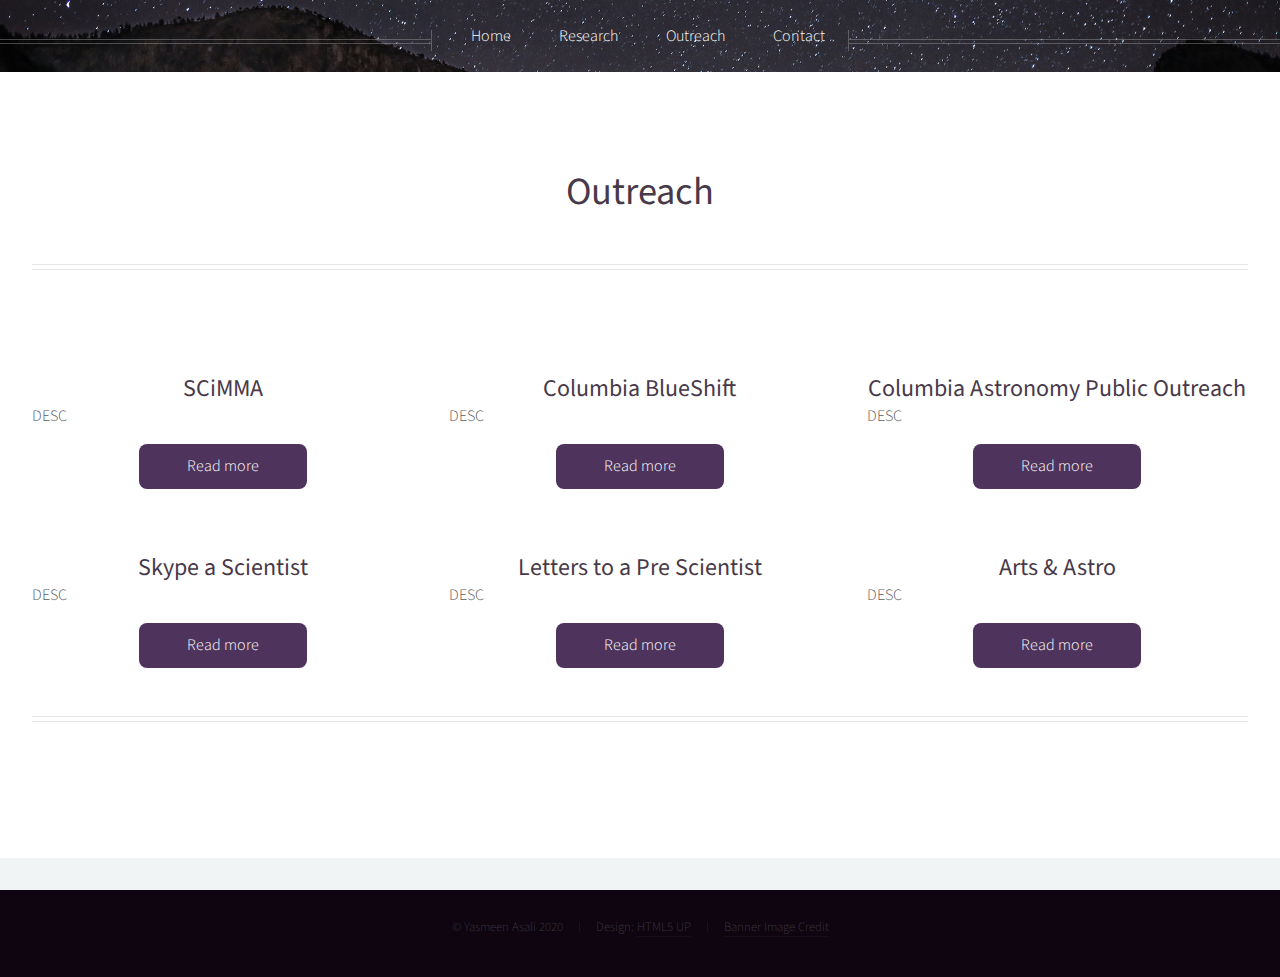
==== commit c90bd1e9: "adding titles" ====
--- a/outreach.html
+++ b/outreach.html
@@ -44,33 +44,64 @@
 							<article class="col-4 col-12-mobile special">
 								<a href="#" class="image featured"><img src="images/astrologo.png" alt="" /></a>
 								<header>
-									<h3>Columbia Astronomy Public Outreach</h3>
+									<h3>SCiMMA</h3>
 								</header>
 								<p>
-									Amet nullam fringilla nibh nulla convallis tique ante proin sociis accumsan lobortis. Auctor etiam
-									porttitor phasellus tempus cubilia ultrices tempor sagittis. Nisl fermentum consequat integer interdum.
+									DESC
 								</p>
 								<center><a href="http://outreach.astro.columbia.edu/" class="button">Read more</a></center>
 							</article>
 							<article class="col-4 col-12-mobile special">
-								<a href="#" class="image featured"><img src="images/bbh.jpg" alt="" /></a>
+								<a href="#" class="image featured"><img src="images/astrologo.png" alt="" /></a>
 								<header>
-									<h3><a href="#">Sed quis rhoncus placerat</a></h3>
+									<h3>Columbia BlueShift </h3>
 								</header>
 								<p>
-									Amet nullam fringilla nibh nulla convallis tique ante proin sociis accumsan lobortis. Auctor etiam
-									porttitor phasellus tempus cubilia ultrices tempor sagittis. Nisl fermentum consequat integer interdum.
+									DESC
 								</p>
+								<center><a href="#" class="button">Read more</a></center>
 							</article>
 							<article class="col-4 col-12-mobile special">
-								<a href="#" class="image featured"><img src="images/bbh.jpg" alt="" /></a>
+								<a href="#" class="image featured"><img src="images/astrologo.png" alt="" /></a>
 								<header>
-									<h3><a href="#">Magna laoreet et aliquam</a></h3>
+									<h3>Columbia Astronomy Public Outreach</h3>
 								</header>
 								<p>
-									Amet nullam fringilla nibh nulla convallis tique ante proin sociis accumsan lobortis. Auctor etiam
-									porttitor phasellus tempus cubilia ultrices tempor sagittis. Nisl fermentum consequat integer interdum.
+									DESC
 								</p>
+								<center><a href="#" class="button">Read more</a></center>
+							</article>
+						</div>
+						<div class="row">
+							<article class="col-4 col-12-mobile special">
+								<a href="#" class="image featured"><img src="images/astrologo.png" alt="" /></a>
+								<header>
+									<h3>Skype a Scientist</h3>
+								</header>
+								<p>
+									DESC
+								</p>
+								<center><a href="http://outreach.astro.columbia.edu/" class="button">Read more</a></center>
+							</article>
+							<article class="col-4 col-12-mobile special">
+								<a href="#" class="image featured"><img src="images/astrologo.png" alt="" /></a>
+								<header>
+									<h3>Letters to a Pre Scientist</h3>
+								</header>
+								<p>
+									DESC
+								</p>
+								<center><a href="#" class="button">Read more</a></center>
+							</article>
+							<article class="col-4 col-12-mobile special">
+								<a href="#" class="image featured"><img src="images/astrologo.png" alt="" /></a>
+								<header>
+									<h3>Arts & Astro</h3>
+								</header>
+								<p>
+									DESC
+								</p>
+								<center><a href="#" class="button">Read more</a></center>
 							</article>
 						</div>
 						<hr />
--- a/assets/css/main.css
+++ b/assets/css/main.css
@@ -2057,7 +2057,7 @@
 	.button {
 		position: relative;
 		display: inline-block;
-		background: #df7366;
+		background: #4E345C;
 		color: #fff;
 		text-align: center;
 		border-radius: 0.5em;
@@ -2079,7 +2079,7 @@
 		button:hover,
 		.button:hover {
 			color: #fff;
-			background: #ef8376;
+			background: #1C0920;
 		}
 
 		input[type="button"].alt,
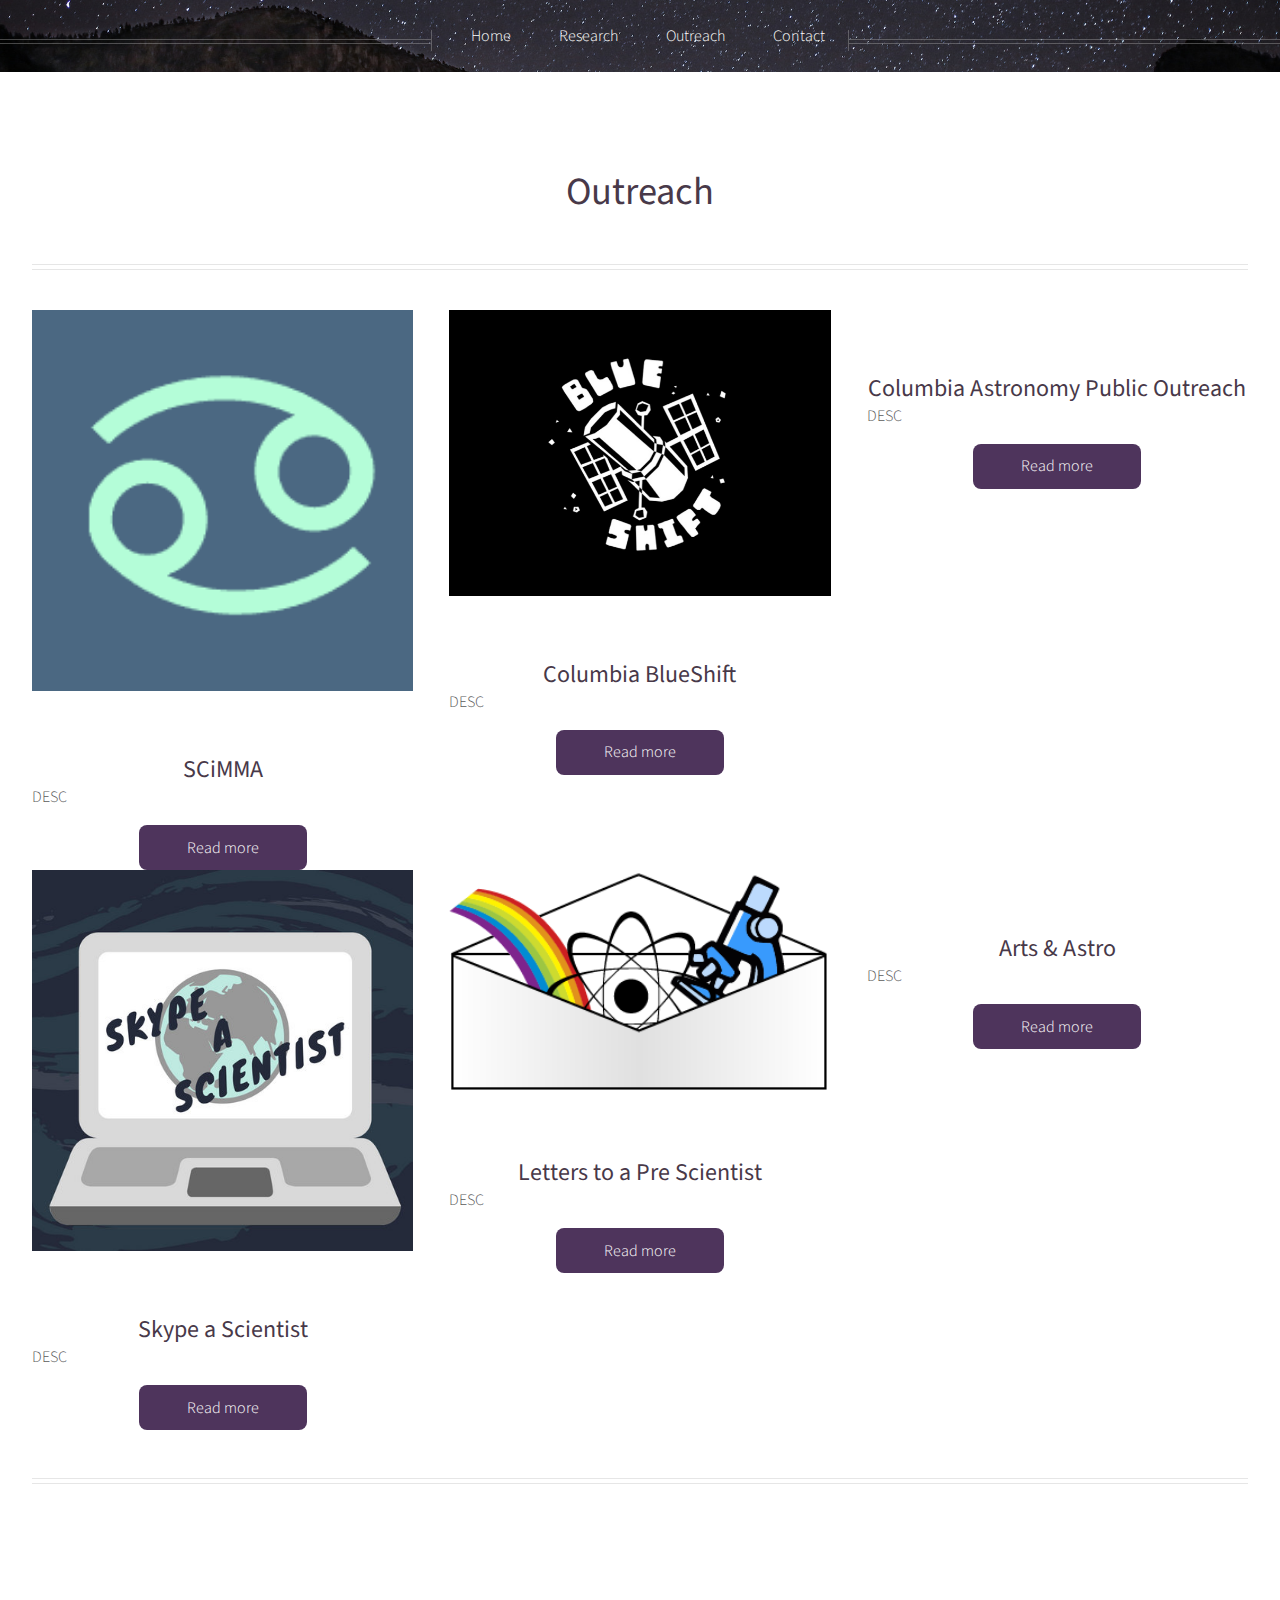
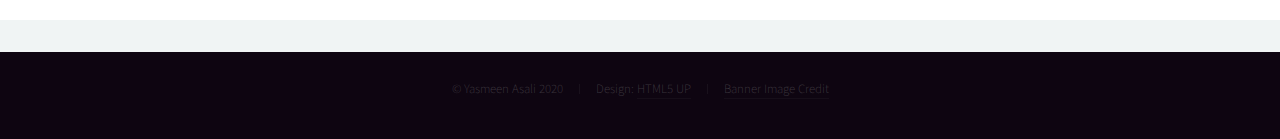
==== commit 466272e4: "updating images" ====
--- a/outreach.html
+++ b/outreach.html
@@ -42,24 +42,24 @@
 						<hr />
 						<div class="row">
 							<article class="col-4 col-12-mobile special">
-								<a href="#" class="image featured"><img src="images/astrologo.png" alt="" /></a>
+								<a href="#" class="image featured"><img src="images/scimma.png" alt="" /></a>
 								<header>
 									<h3>SCiMMA</h3>
 								</header>
 								<p>
 									DESC
 								</p>
-								<center><a href="http://outreach.astro.columbia.edu/" class="button">Read more</a></center>
+								<center><a href="https://scimma.org/" class="button">Read more</a></center>
 							</article>
 							<article class="col-4 col-12-mobile special">
-								<a href="#" class="image featured"><img src="images/astrologo.png" alt="" /></a>
+								<a href="#" class="image featured"><img src="images/blueshift.jpg" alt="" /></a>
 								<header>
 									<h3>Columbia BlueShift </h3>
 								</header>
 								<p>
 									DESC
 								</p>
-								<center><a href="#" class="button">Read more</a></center>
+								<center><a href="https://blueshift.astro.columbia.edu/" class="button">Read more</a></center>
 							</article>
 							<article class="col-4 col-12-mobile special">
 								<a href="#" class="image featured"><img src="images/astrologo.png" alt="" /></a>
@@ -69,29 +69,29 @@
 								<p>
 									DESC
 								</p>
-								<center><a href="#" class="button">Read more</a></center>
+								<center><a href="http://outreach.astro.columbia.edu/" class="button">Read more</a></center>
 							</article>
 						</div>
 						<div class="row">
 							<article class="col-4 col-12-mobile special">
-								<a href="#" class="image featured"><img src="images/astrologo.png" alt="" /></a>
+								<a href="#" class="image featured"><img src="images/skype.jpg" alt="" /></a>
 								<header>
 									<h3>Skype a Scientist</h3>
 								</header>
 								<p>
 									DESC
 								</p>
-								<center><a href="http://outreach.astro.columbia.edu/" class="button">Read more</a></center>
+								<center><a href="https://www.skypeascientist.com/" class="button">Read more</a></center>
 							</article>
 							<article class="col-4 col-12-mobile special">
-								<a href="#" class="image featured"><img src="images/astrologo.png" alt="" /></a>
+								<a href="#" class="image featured"><img src="images/lps.png" alt="" /></a>
 								<header>
 									<h3>Letters to a Pre Scientist</h3>
 								</header>
 								<p>
 									DESC
 								</p>
-								<center><a href="#" class="button">Read more</a></center>
+								<center><a href="https://www.prescientist.org/" class="button">Read more</a></center>
 							</article>
 							<article class="col-4 col-12-mobile special">
 								<a href="#" class="image featured"><img src="images/astrologo.png" alt="" /></a>
@@ -101,7 +101,7 @@
 								<p>
 									DESC
 								</p>
-								<center><a href="#" class="button">Read more</a></center>
+								<center><a href="https://arts-and-astro.weebly.com/" class="button">Read more</a></center>
 							</article>
 						</div>
 						<hr />
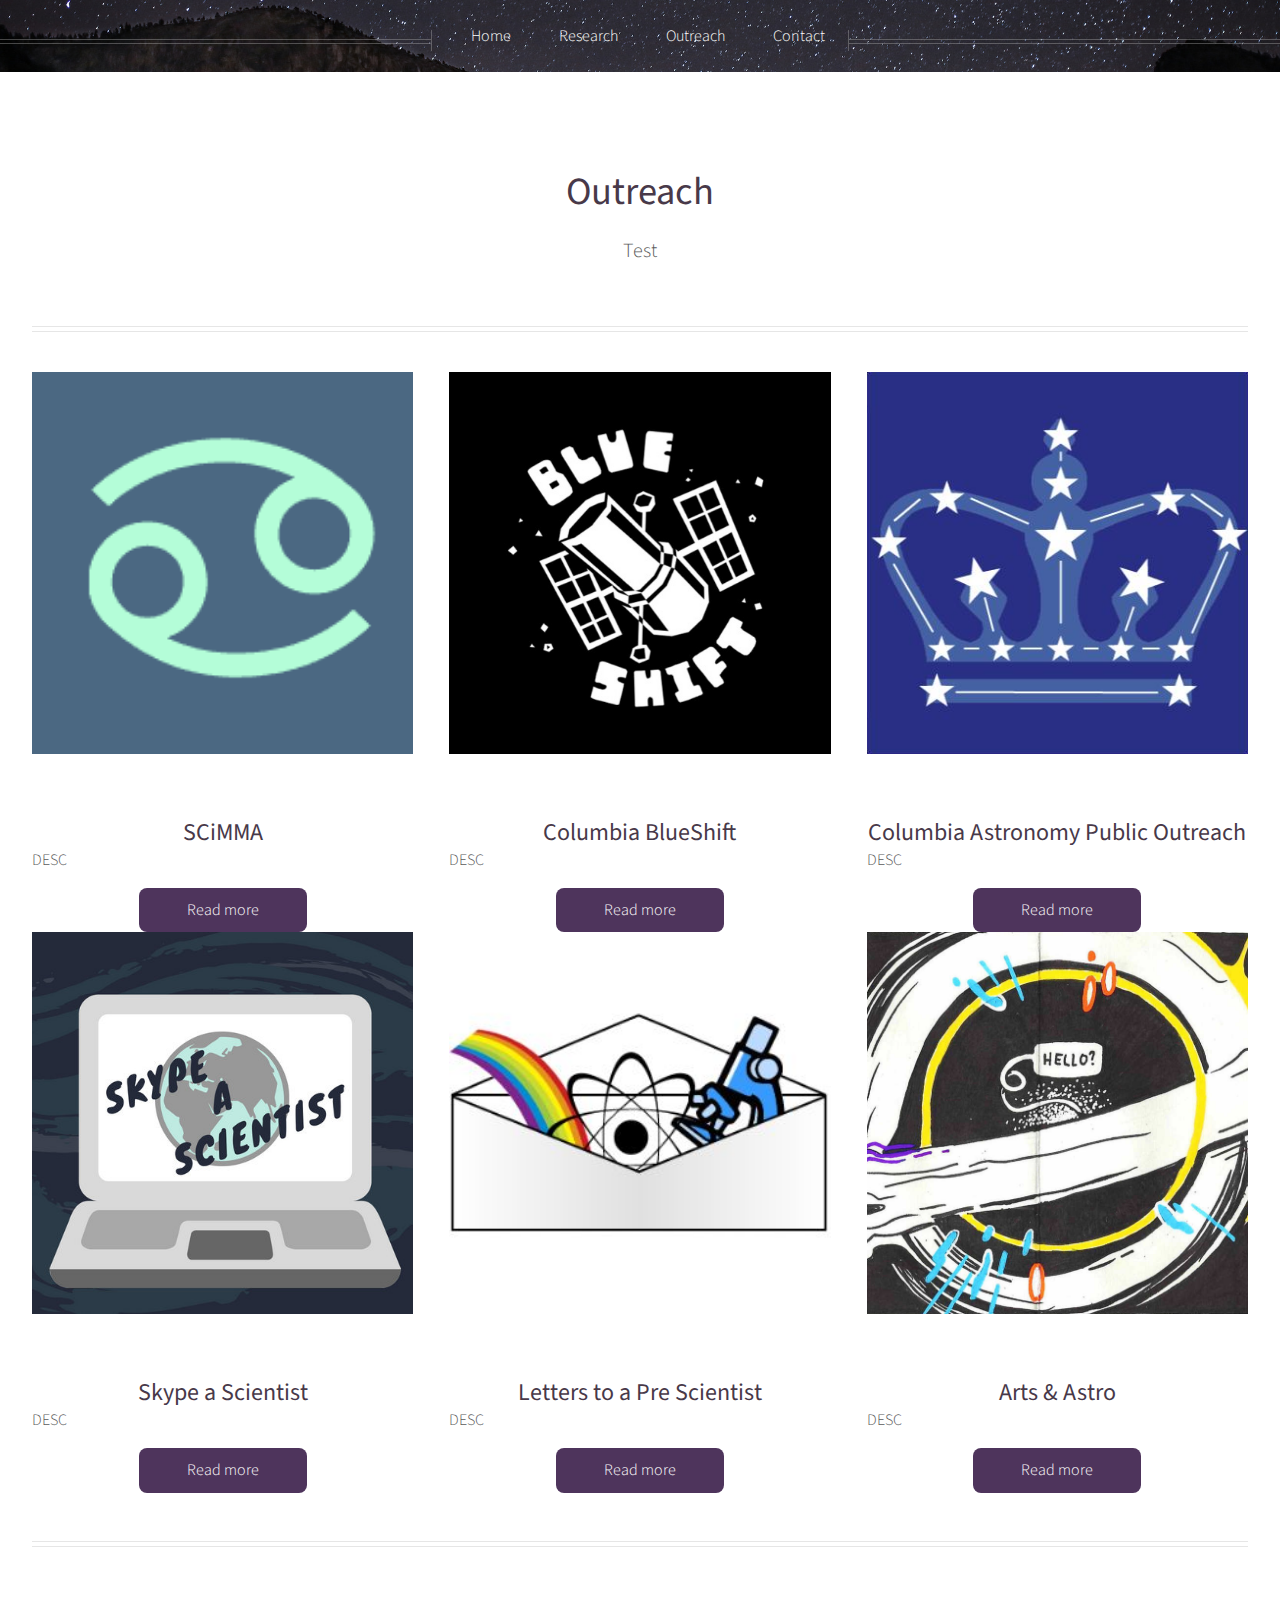
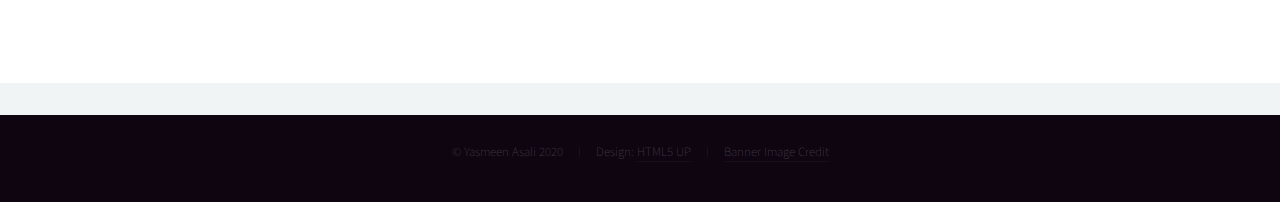
==== commit 413014ef: "test" ====
--- a/outreach.html
+++ b/outreach.html
@@ -37,6 +37,7 @@
 						<article id="main" class="special">
 							<header>
 								<h2>Outreach</h2>
+								<p>Test</p>
 							</header>
 						</article>
 						<hr />
@@ -94,7 +95,7 @@
 								<center><a href="https://www.prescientist.org/" class="button">Read more</a></center>
 							</article>
 							<article class="col-4 col-12-mobile special">
-								<a href="#" class="image featured"><img src="images/astrologo.png" alt="" /></a>
+								<a href="#" class="image featured"><img src="images/arts.jpg" alt="" /></a>
 								<header>
 									<h3>Arts & Astro</h3>
 								</header>
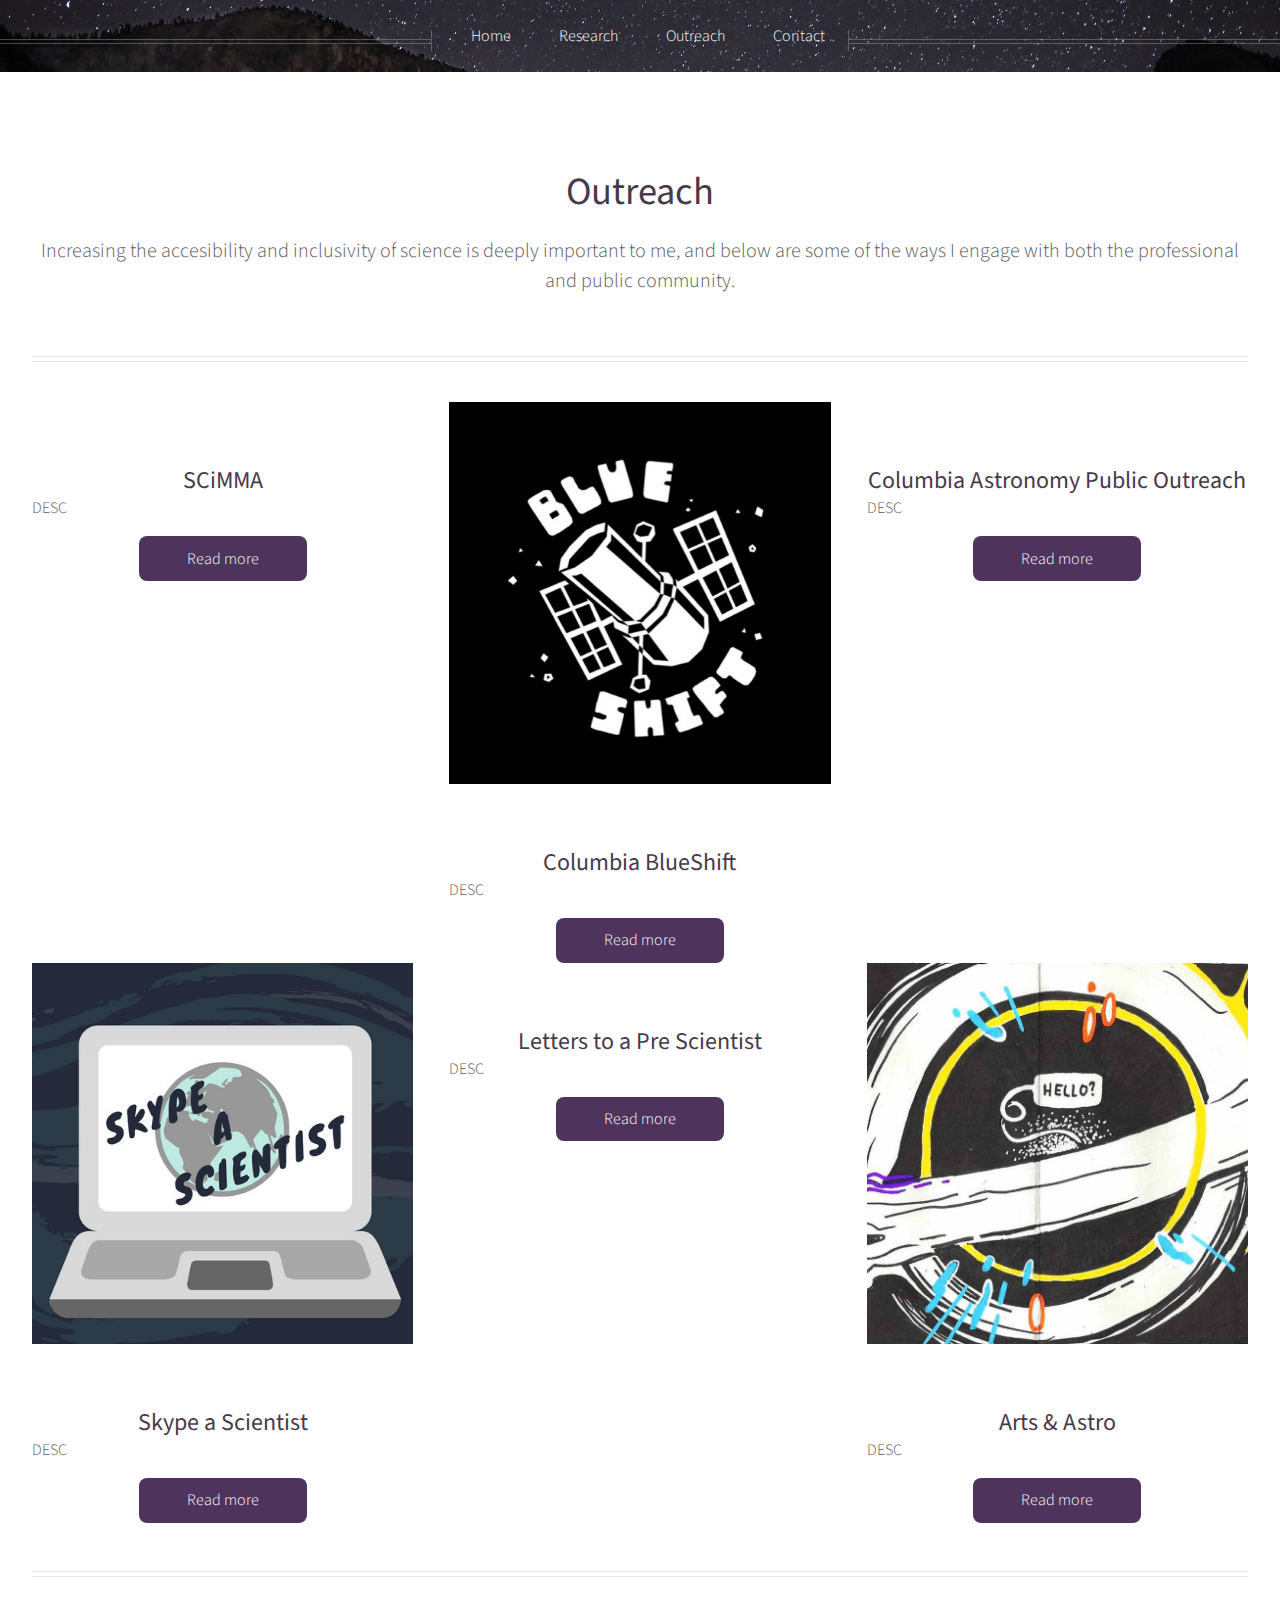
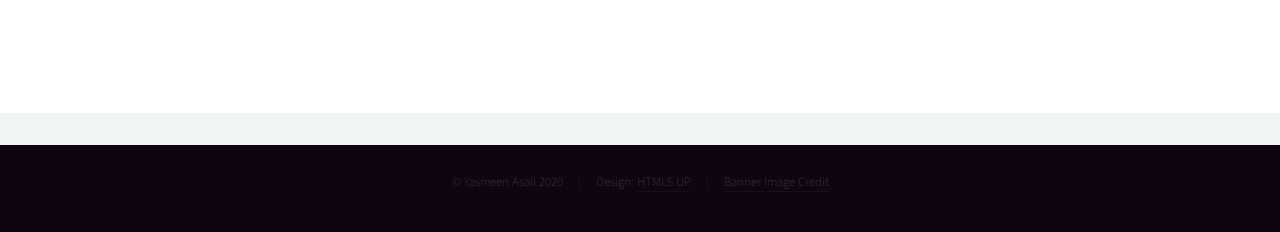
==== commit ad8b0b8b: "adding section description" ====
--- a/outreach.html
+++ b/outreach.html
@@ -37,13 +37,13 @@
 						<article id="main" class="special">
 							<header>
 								<h2>Outreach</h2>
-								<p>Test</p>
+								<p>Increasing the accesibility and inclusivity of science is deeply important to me, and below are some of the ways I engage with both the professional and public community.</p>
 							</header>
 						</article>
 						<hr />
 						<div class="row">
 							<article class="col-4 col-12-mobile special">
-								<a href="#" class="image featured"><img src="images/scimma.png" alt="" /></a>
+								<a href="#" class="image featured"><img src="images/scimma.jpg" alt="" /></a>
 								<header>
 									<h3>SCiMMA</h3>
 								</header>
@@ -63,7 +63,7 @@
 								<center><a href="https://blueshift.astro.columbia.edu/" class="button">Read more</a></center>
 							</article>
 							<article class="col-4 col-12-mobile special">
-								<a href="#" class="image featured"><img src="images/astrologo.png" alt="" /></a>
+								<a href="#" class="image featured"><img src="images/astrologo.jpg" alt="" /></a>
 								<header>
 									<h3>Columbia Astronomy Public Outreach</h3>
 								</header>
@@ -85,7 +85,7 @@
 								<center><a href="https://www.skypeascientist.com/" class="button">Read more</a></center>
 							</article>
 							<article class="col-4 col-12-mobile special">
-								<a href="#" class="image featured"><img src="images/lps.png" alt="" /></a>
+								<a href="#" class="image featured"><img src="images/lps.jpg" alt="" /></a>
 								<header>
 									<h3>Letters to a Pre Scientist</h3>
 								</header>
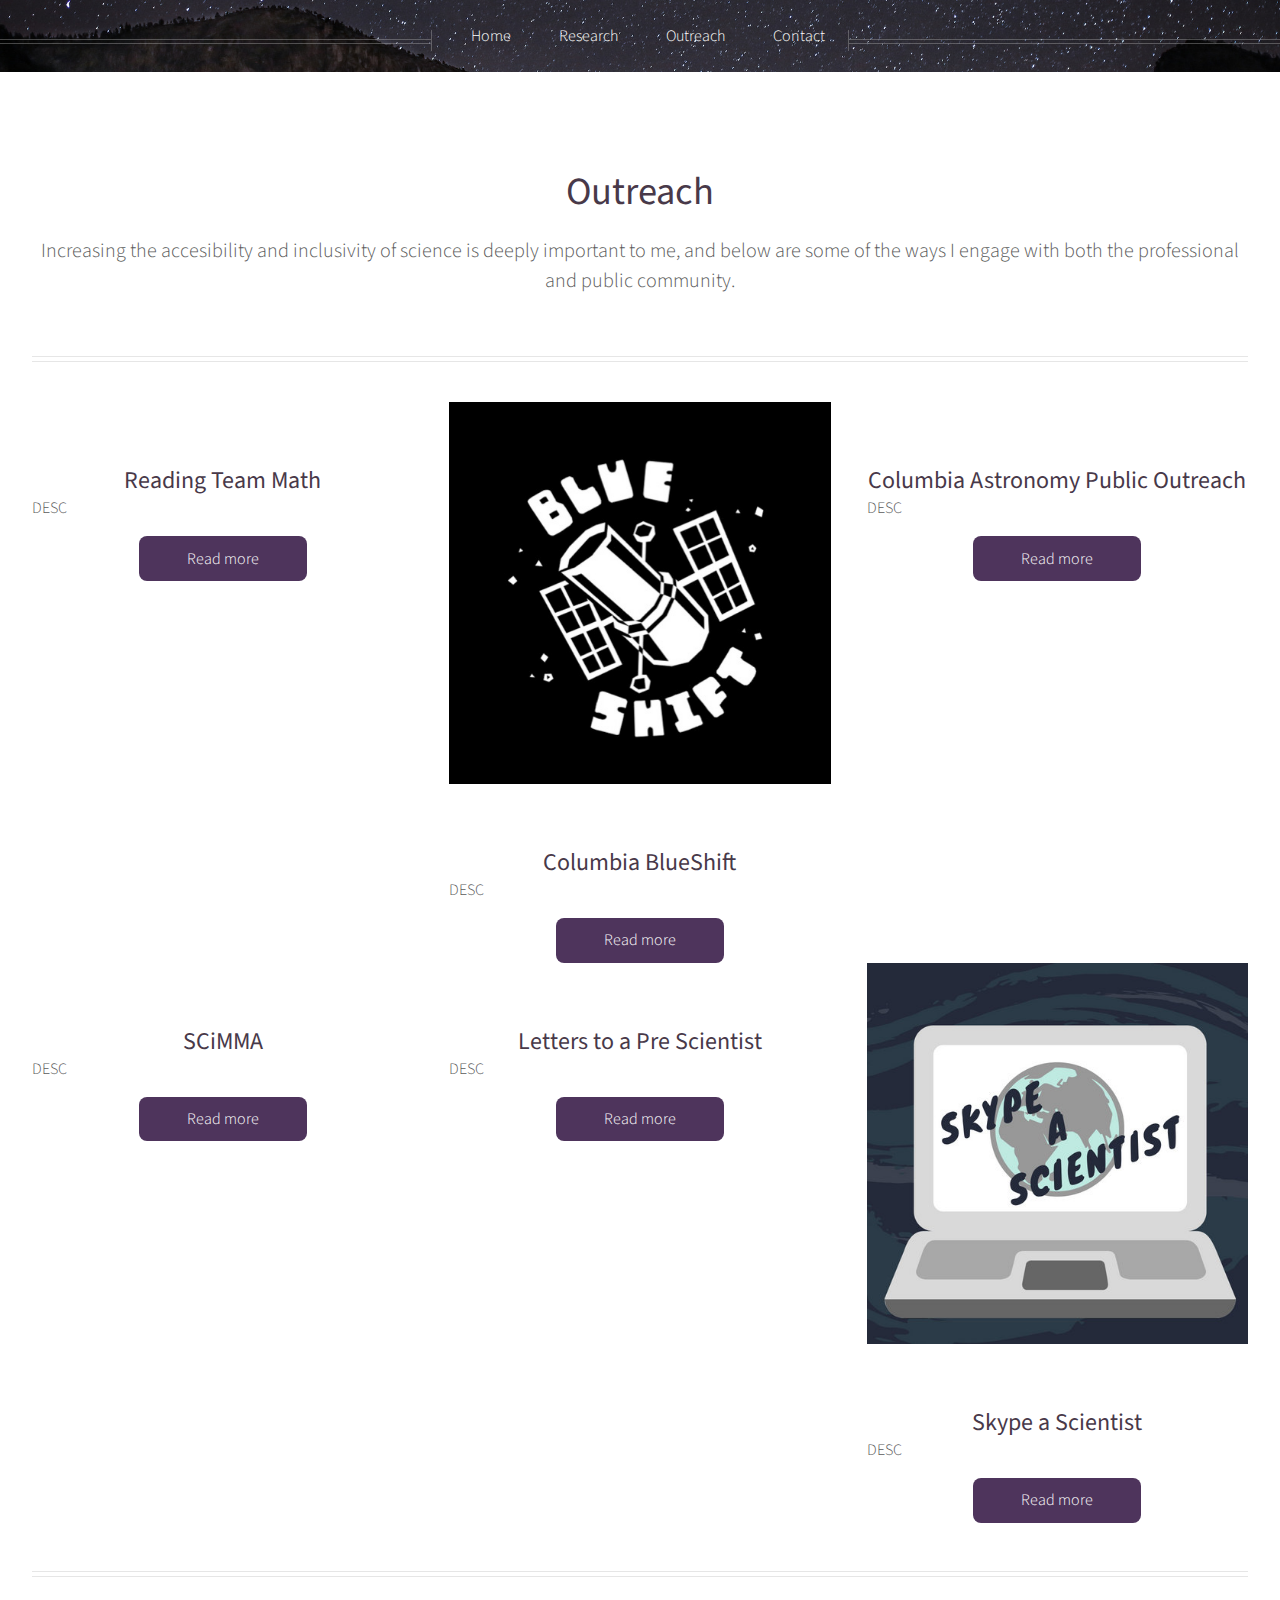
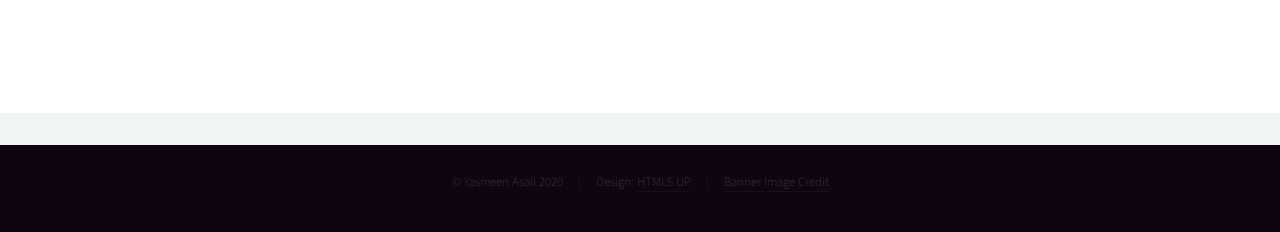
==== commit ddf47865: "replacing a&a w reading team" ====
--- a/outreach.html
+++ b/outreach.html
@@ -43,14 +43,14 @@
 						<hr />
 						<div class="row">
 							<article class="col-4 col-12-mobile special">
-								<a href="#" class="image featured"><img src="images/scimma.jpg" alt="" /></a>
+								<a href="#" class="image featured"><img src="images/reading.jpeg" alt="" /></a>
 								<header>
-									<h3>SCiMMA</h3>
+									<h3>Reading Team Math</h3>
 								</header>
 								<p>
 									DESC
 								</p>
-								<center><a href="https://scimma.org/" class="button">Read more</a></center>
+								<center><a href="https://sites.google.com/view/readingteammath/" class="button">Read more</a></center>
 							</article>
 							<article class="col-4 col-12-mobile special">
 								<a href="#" class="image featured"><img src="images/blueshift.jpg" alt="" /></a>
@@ -75,14 +75,14 @@
 						</div>
 						<div class="row">
 							<article class="col-4 col-12-mobile special">
-								<a href="#" class="image featured"><img src="images/skype.jpg" alt="" /></a>
+								<a href="#" class="image featured"><img src="images/scimma.jpg" alt="" /></a>
 								<header>
-									<h3>Skype a Scientist</h3>
+									<h3>SCiMMA</h3>
 								</header>
 								<p>
 									DESC
 								</p>
-								<center><a href="https://www.skypeascientist.com/" class="button">Read more</a></center>
+								<center><a href="https://scimma.org/" class="button">Read more</a></center>
 							</article>
 							<article class="col-4 col-12-mobile special">
 								<a href="#" class="image featured"><img src="images/lps.jpg" alt="" /></a>
@@ -95,14 +95,14 @@
 								<center><a href="https://www.prescientist.org/" class="button">Read more</a></center>
 							</article>
 							<article class="col-4 col-12-mobile special">
-								<a href="#" class="image featured"><img src="images/arts.jpg" alt="" /></a>
+								<a href="#" class="image featured"><img src="images/skype.jpg" alt="" /></a>
 								<header>
-									<h3>Arts & Astro</h3>
+									<h3>Skype a Scientist</h3>
 								</header>
 								<p>
 									DESC
 								</p>
-								<center><a href="https://arts-and-astro.weebly.com/" class="button">Read more</a></center>
+								<center><a href="https://www.skypeascientist.com/" class="button">Read more</a></center>
 							</article>
 						</div>
 						<hr />
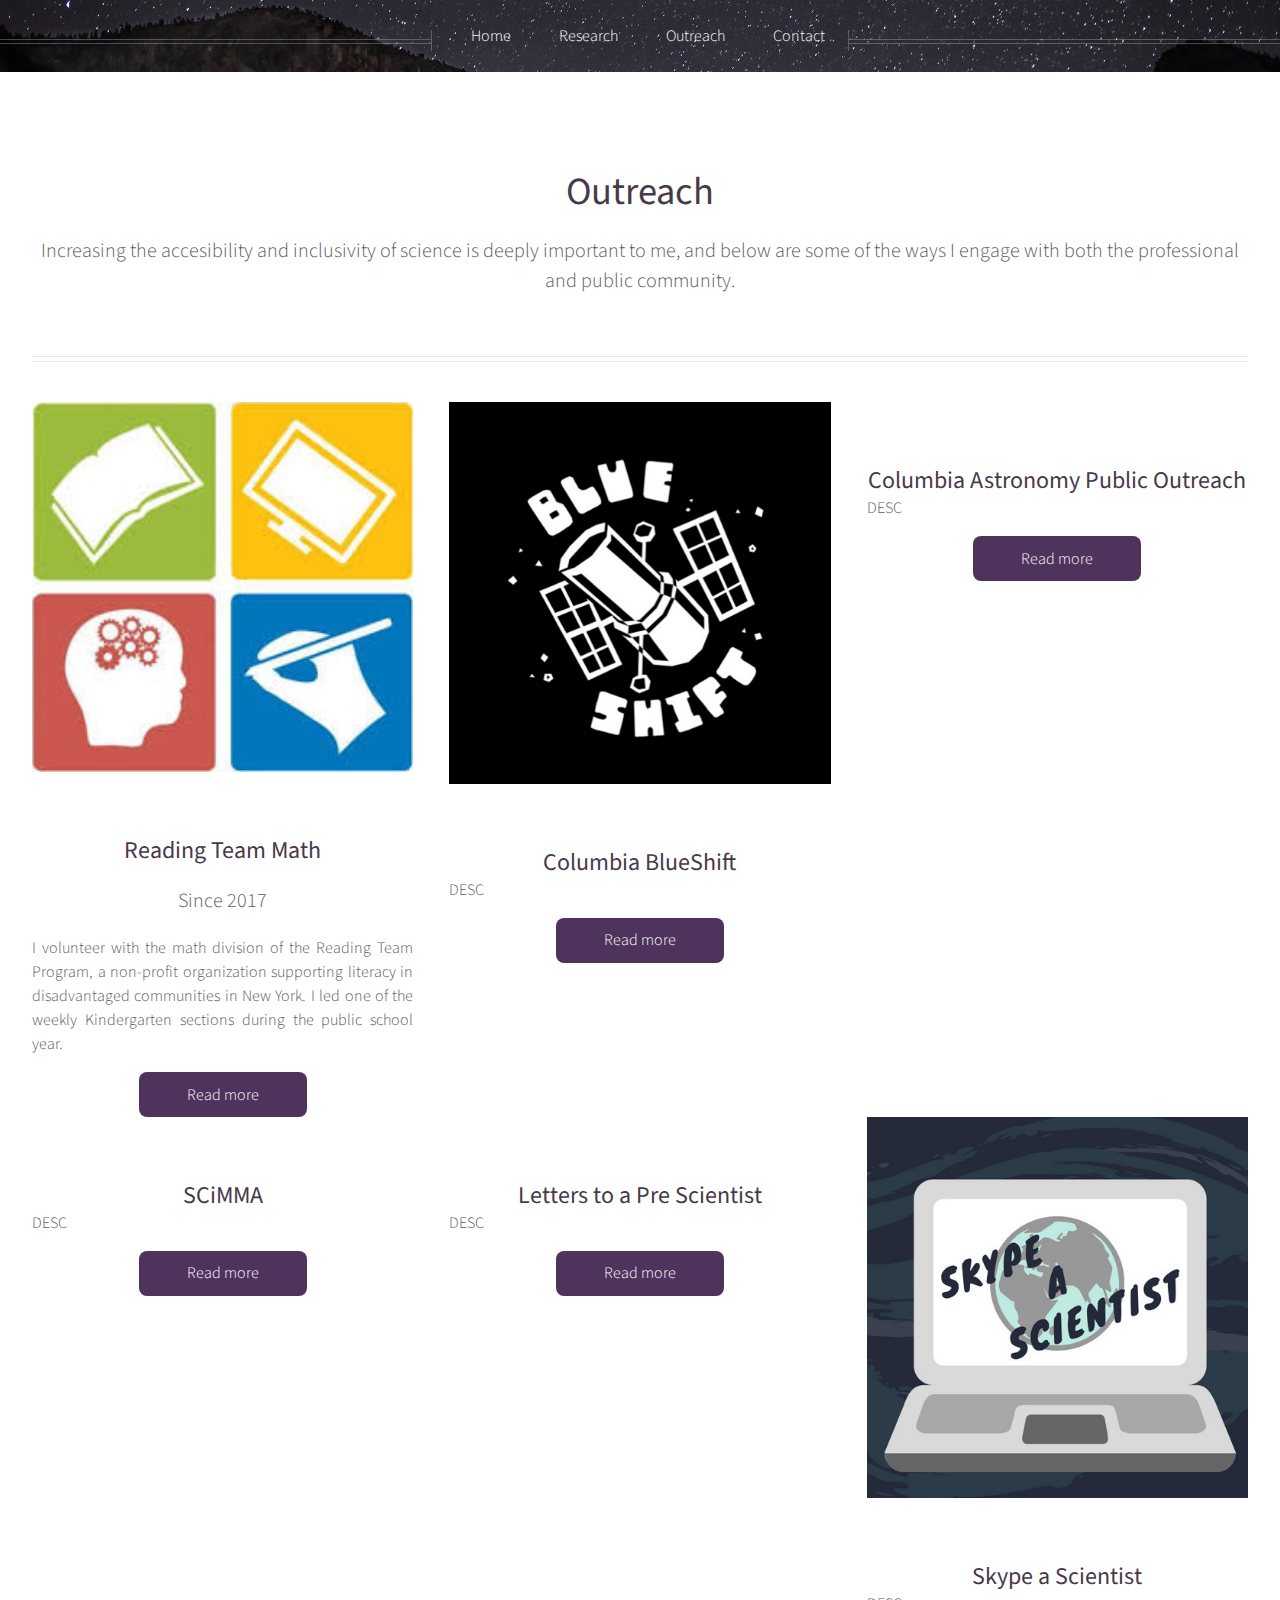
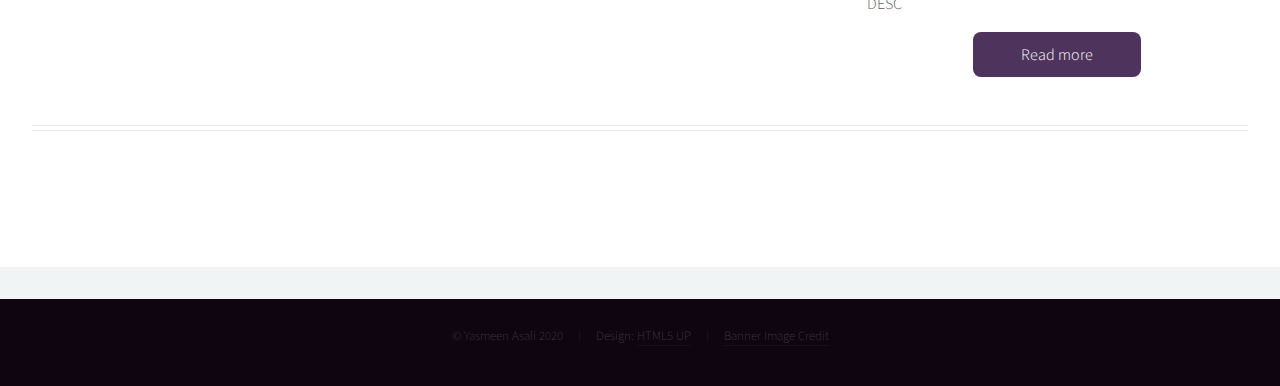
==== commit ca38f8c6: "testing reading team desc" ====
--- a/outreach.html
+++ b/outreach.html
@@ -46,9 +46,10 @@
 								<a href="#" class="image featured"><img src="images/reading.jpeg" alt="" /></a>
 								<header>
 									<h3>Reading Team Math</h3>
+									<p>Since 2017</p>
 								</header>
 								<p>
-									DESC
+									I volunteer with the math division of the Reading Team Program, a non-profit organization supporting literacy in disadvantaged communities in New York. I led one of the weekly Kindergarten sections during the public school year. 
 								</p>
 								<center><a href="https://sites.google.com/view/readingteammath/" class="button">Read more</a></center>
 							</article>
